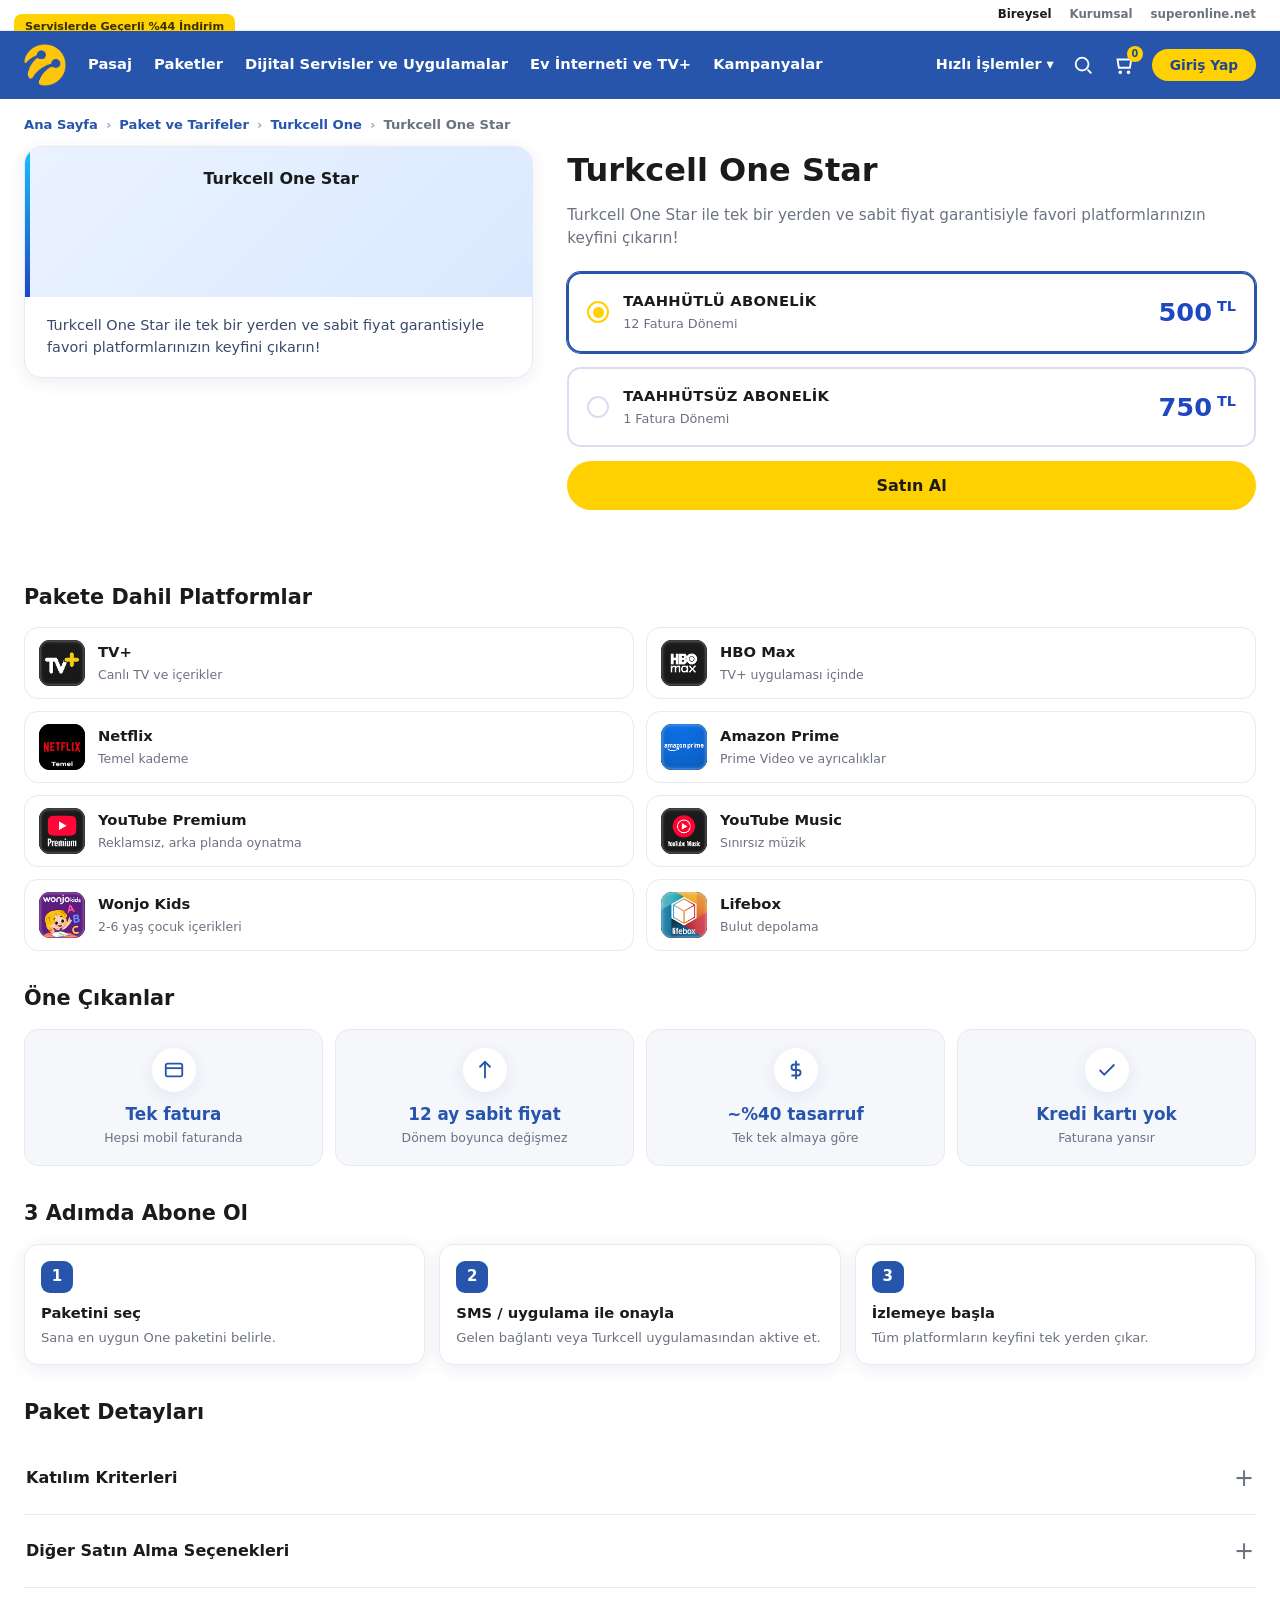
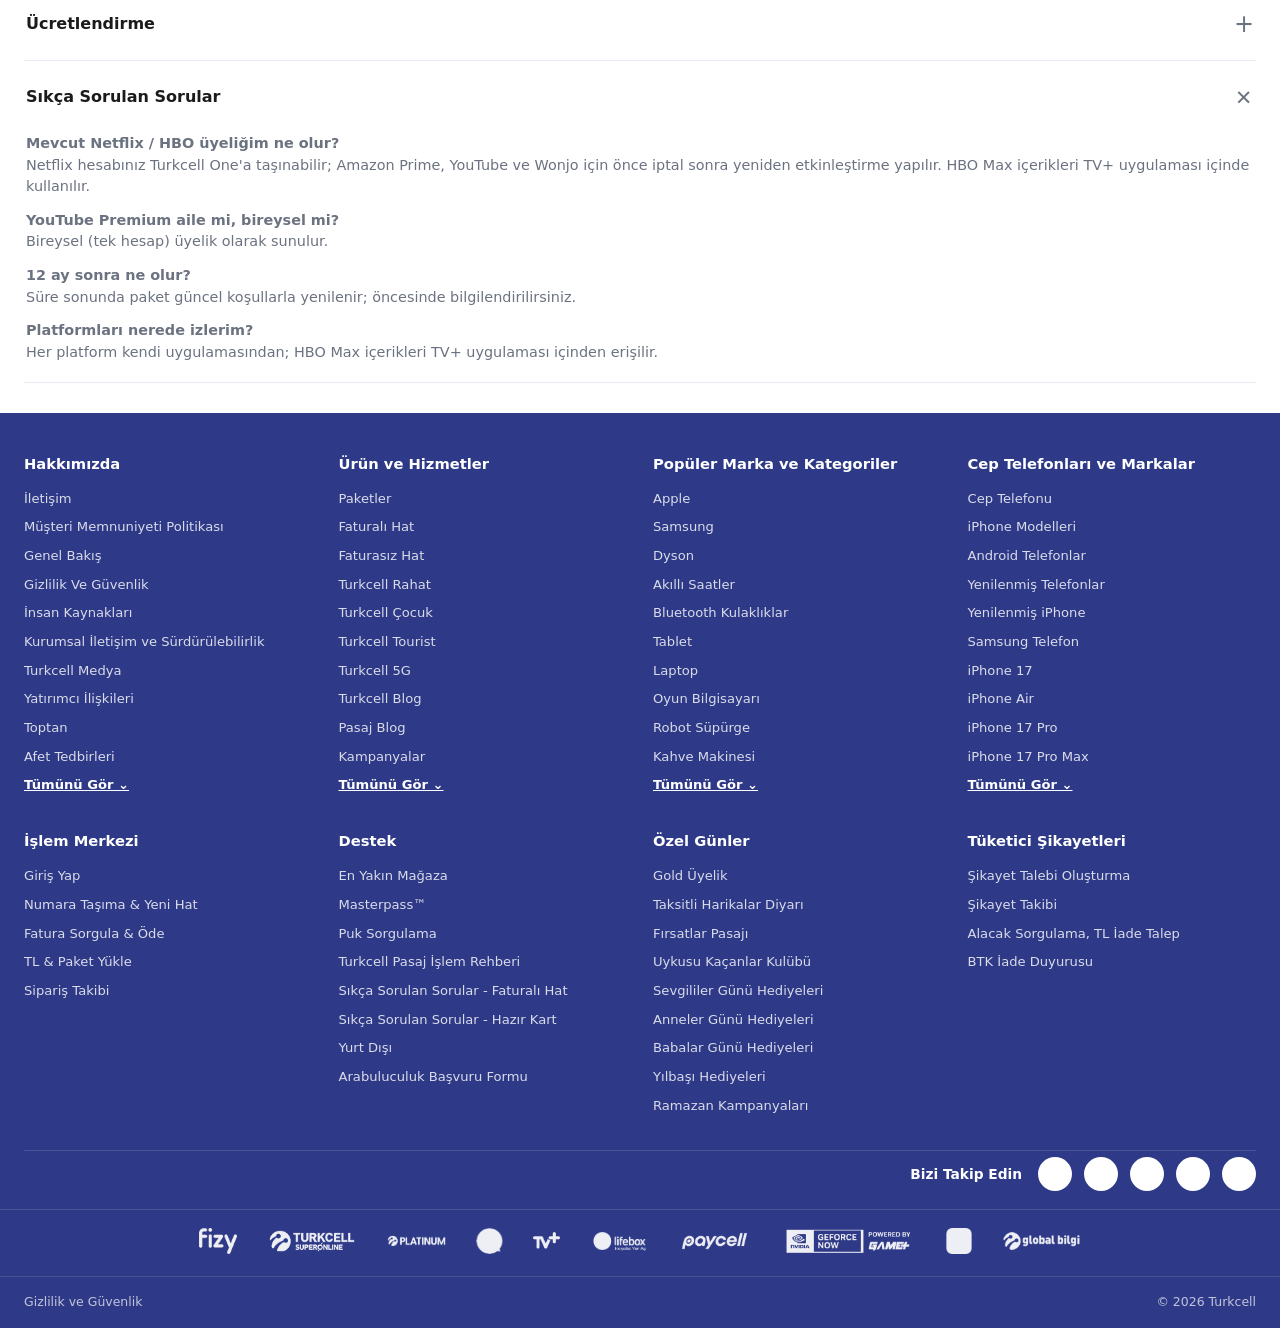
==== detay.html @ bb4c02cc "Turkcell One paket listeleme + detay sayfası klonu (zenginleştirilmiş kartlar + detay) Co-Authored-B" ====
<!doctype html>
<html lang="tr">
<head>
<meta charset="UTF-8">
<meta name="viewport" content="width=device-width, initial-scale=1.0">
<title>Turkcell One Star</title>
<link rel="icon" href="assets/turkcell-logo.png">
<link rel="stylesheet" href="style.css">
</head>
<body class="detailpage">

<div class="preline"><div class="wrap"><a class="on">Bireysel</a><a>Kurumsal</a><a>superonline.net</a></div></div>

<header class="hdr"><div class="wrap">
  <button class="burger" id="burger" aria-label="Menü"><span></span><span></span><span></span></button>
  <a href="index.html"><img class="hdr__logo" src="assets/turkcell-logo.png" alt="Turkcell"></a>
  <nav class="nav">
    <a>Pasaj</a><a>Paketler</a><a>Dijital Servisler ve Uygulamalar</a><a>Ev İnterneti ve TV+</a><a>Kampanyalar</a>
  </nav>
  <div class="hdr__right">
    <span class="qi">Hızlı İşlemler ▾</span>
    <span class="ic"><svg class="icon" viewBox="0 0 24 24"><circle cx="11" cy="11" r="7"/><path d="M21 21l-4-4"/></svg></span>
    <span class="ic cart"><svg class="icon" viewBox="0 0 24 24"><path d="M6 6h15l-1.5 9h-12z"/><circle cx="9" cy="20" r="1"/><circle cx="18" cy="20" r="1"/></svg><span class="badge">0</span></span>
    <button class="btn-login">Giriş Yap</button>
  </div>
</div></header>

<div class="wrap">
  <div class="crumb"><a href="index.html">Ana Sayfa</a><span class="sep">›</span><a>Paket ve Tarifeler</a><span class="sep">›</span><a href="index.html">Turkcell One</a><span class="sep">›</span><span class="cur" id="crumbCur">Turkcell One Star</span></div>

  <div class="detail">
    <div class="dcard">
      <div class="dcard__top"><span class="disc" id="dDisc">Servislerde Geçerli %44 İndirim</span><h3 id="dCardName">Turkcell One Star</h3></div>
      <div class="dcard__body d-desc">Turkcell One Star ile tek bir yerden ve sabit fiyat garantisiyle favori platformlarınızın keyfini çıkarın!</div>
    </div>

    <div>
      <h1 id="dName">Turkcell One Star</h1>
      <p class="detail__desc d-desc">Turkcell One Star ile tek bir yerden ve sabit fiyat garantisiyle favori platformlarınızın keyfini çıkarın!</p>

      <div class="opt-box sel" data-opt="t">
        <span class="radio"></span>
        <span class="lab"><b>TAAHHÜTLÜ ABONELİK</b><span>12 Fatura Dönemi</span></span>
        <span class="pr" id="prT">500<small> TL</small></span>
      </div>
      <div class="opt-box" data-opt="nt">
        <span class="radio"></span>
        <span class="lab"><b>TAAHHÜTSÜZ ABONELİK</b><span>1 Fatura Dönemi</span></span>
        <span class="pr" id="prN">750<small> TL</small></span>
      </div>

      <button class="btn-buy">Satın Al</button>

    </div>
  </div>

  <div class="dsec"><h2>Pakete Dahil Platformlar</h2><div class="plat-grid" id="platGrid"></div></div>

  <div class="dsec"><h2>Öne Çıkanlar</h2>
    <div class="hls">
      <div class="hl-box"><div class="ic"><svg viewBox="0 0 24 24"><rect x="3" y="5" width="18" height="14" rx="2"/><path d="M3 10h18"/></svg></div><b>Tek fatura</b><span>Hepsi mobil faturanda</span></div>
      <div class="hl-box"><div class="ic"><svg viewBox="0 0 24 24"><path d="M12 3v18M6 9l6-6 6 6"/></svg></div><b>12 ay sabit fiyat</b><span>Dönem boyunca değişmez</span></div>
      <div class="hl-box"><div class="ic"><svg viewBox="0 0 24 24"><path d="M12 2v20M16 6H10a3 3 0 000 6h4a3 3 0 010 6H7"/></svg></div><b>~%40 tasarruf</b><span>Tek tek almaya göre</span></div>
      <div class="hl-box"><div class="ic"><svg viewBox="0 0 24 24"><path d="M20 6L9 17l-5-5"/></svg></div><b>Kredi kartı yok</b><span>Faturana yansır</span></div>
    </div>
  </div>

  <div class="dsec"><h2>3 Adımda Abone Ol</h2>
    <div class="steps3">
      <div class="step3"><div class="n">1</div><b>Paketini seç</b><p>Sana en uygun One paketini belirle.</p></div>
      <div class="step3"><div class="n">2</div><b>SMS / uygulama ile onayla</b><p>Gelen bağlantı veya Turkcell uygulamasından aktive et.</p></div>
      <div class="step3"><div class="n">3</div><b>İzlemeye başla</b><p>Tüm platformların keyfini tek yerden çıkar.</p></div>
    </div>
  </div>

  <div class="dsec"><h2>Paket Detayları</h2>
    <div class="acc">
      <details><summary>Katılım Kriterleri <span class="plus">+</span></summary><div class="acc-body">Bireysel faturalı mobil ses hattı kullanan müşterilere açıktır; mevcut tarifeniz değişmeden faturanıza ek olarak tanımlanır.</div></details>
      <details><summary>Diğer Satın Alma Seçenekleri <span class="plus">+</span></summary><div class="acc-body">Turkcell uygulaması, online işlemler veya size özel SMS bağlantısı üzerinden satın alınabilir.</div></details>
      <details><summary>Ücretlendirme <span class="plus">+</span></summary><div class="acc-body">Taahhütlü abonelikte 12 fatura dönemi sabit fiyat; taahhütsüzde aylık ücret. Ücret aylık faturaya yansıtılır.</div></details>
      <details open><summary>Sıkça Sorulan Sorular <span class="plus">+</span></summary><div class="acc-body">
        <p><b>Mevcut Netflix / HBO üyeliğim ne olur?</b><br>Netflix hesabınız Turkcell One'a taşınabilir; Amazon Prime, YouTube ve Wonjo için önce iptal sonra yeniden etkinleştirme yapılır. HBO Max içerikleri TV+ uygulaması içinde kullanılır.</p>
        <p style="margin-top:12px"><b>YouTube Premium aile mi, bireysel mi?</b><br>Bireysel (tek hesap) üyelik olarak sunulur.</p>
        <p style="margin-top:12px"><b>12 ay sonra ne olur?</b><br>Süre sonunda paket güncel koşullarla yenilenir; öncesinde bilgilendirilirsiniz.</p>
        <p style="margin-top:12px"><b>Platformları nerede izlerim?</b><br>Her platform kendi uygulamasından; HBO Max içerikleri TV+ uygulaması içinden erişilir.</p>
      </div></details>
    </div>
  </div>
</div>

<footer class="footer" id="footer"></footer>

<div class="sticky-buy">
  <div class="sp" id="stickyLab">TAAHHÜTLÜ ABONELİK <b id="stickyPrice">500<small> TL</small></b></div>
  <button class="btn-buy">Satın Al</button>
</div>

<div class="drawer" id="drawer">
  <div class="drawer__bg" data-close></div>
  <div class="drawer__panel">
    <button class="drawer__close" data-close>×</button><div style="clear:both"></div>
    <a>Pasaj</a><a>Paketler</a><a>Dijital Servisler ve Uygulamalar</a><a>Ev İnterneti ve TV+</a><a>Kampanyalar</a><a>Giriş Yap</a>
  </div>
</div>

<script src="app.js"></script>
</body>
</html>
---- style.css ----
/* Turkcell One — paket sayfaları klonu · ortak stiller */
:root{
  --hdr:#2855ac; --hdr-d:#21478f; --blue:#1f47c2; --blue-d:#173a9e; --link:#2855ac;
  --yellow:#ffd100; --yellow-d:#f2c200; --ink:#1b1b1b; --muted:#6b7280; --muted2:#9aa3b2;
  --line:#e6eaf2; --line2:#d8def0; --soft:#f5f7fb; --soft2:#eef3fb;
  --cardgrad:linear-gradient(135deg,#eaf3ff 0%,#dae8ff 100%);
  --cyan:#19c0ff; --footer:#2e3a87; --footer2:#33409a; --white:#fff;
  --r:14px; --r-l:18px; --r-pill:999px;
  --sh:0 4px 18px rgba(20,40,120,.08);
  --sh-h:0 10px 30px rgba(20,40,120,.16);
  --maxw:1280px;
  --font:'GreycliffCF','Segoe UI',system-ui,'Helvetica Neue',Arial,sans-serif;
}
*{box-sizing:border-box;margin:0;padding:0}
html{scroll-behavior:smooth}
body{font-family:var(--font);color:var(--ink);background:#fff;line-height:1.5;font-size:15px;-webkit-font-smoothing:antialiased}
img{max-width:100%;display:block}
a{color:inherit;text-decoration:none}
button{font-family:inherit;cursor:pointer}
.wrap{max-width:var(--maxw);margin:0 auto;padding:0 24px}

/* utility row above header */
.preline{background:#fff;border-bottom:1px solid var(--line)}
.preline .wrap{display:flex;justify-content:flex-end;gap:18px;padding:6px 24px;font-size:.74rem;font-weight:700;color:var(--muted)}
.preline a.on{color:var(--ink)}

/* header */
.hdr{background:var(--hdr);color:#fff;position:sticky;top:0;z-index:60}
.hdr .wrap{display:flex;align-items:center;gap:22px;padding:13px 24px}
.hdr__logo{width:42px;height:42px;flex:none}
.nav{display:flex;gap:22px;font-weight:700;font-size:.92rem}
.nav a{padding:6px 0;border-bottom:2px solid transparent;white-space:nowrap}
.nav a:hover{border-bottom-color:var(--yellow)}
.hdr__right{margin-left:auto;display:flex;align-items:center;gap:18px;font-weight:700;font-size:.9rem}
.hdr__right .ic{width:22px;height:22px;display:grid;place-items:center}
.hdr__right .cart{position:relative}
.hdr__right .cart .badge{position:absolute;top:-8px;right:-9px;background:var(--yellow);color:var(--hdr-d);font-size:.6rem;font-weight:800;width:16px;height:16px;border-radius:50%;display:grid;place-items:center}
.btn-login{background:var(--yellow);color:var(--hdr-d);font-weight:800;padding:8px 18px;border-radius:var(--r-pill);border:none;font-size:.86rem}
.burger{display:none;flex-direction:column;gap:4px;width:26px;background:none;border:none}
.burger span{height:2.5px;background:#fff;border-radius:2px}
.icon{stroke:#fff;fill:none;stroke-width:2;width:22px;height:22px}

/* breadcrumb */
.crumb{padding:16px 0 4px;font-size:.82rem;color:var(--muted);font-weight:600}
.crumb a{color:var(--link)}
.crumb .sep{margin:0 8px;color:var(--muted2)}
.crumb .cur{color:var(--muted)}

/* sub tabs */
.subtabs{border-bottom:1px solid var(--line);position:relative}
.subtabs .wrap{display:flex;gap:30px;align-items:center;overflow-x:auto}
.subtabs a{padding:16px 2px;font-weight:700;font-size:.95rem;color:var(--muted);white-space:nowrap;border-bottom:3px solid transparent;margin-bottom:-1px}
.subtabs a.active{color:var(--hdr);border-bottom-color:var(--hdr)}
.subtabs .arrow{color:var(--muted2);font-size:1.1rem;padding:0 4px;flex:none}

/* banner */
.banner{background:linear-gradient(105deg,#001a5c 0%,#0b2d8f 45%,#1d54d6 100%);border-radius:var(--r-l);color:#fff;margin:18px 0;overflow:hidden;position:relative;min-height:120px;display:flex;align-items:center}
.banner__txt{padding:26px 30px}
.banner__txt h1{font-size:1.7rem;font-weight:800;letter-spacing:-.01em}
.banner__txt p{font-size:.92rem;opacity:.92;margin-top:6px;font-weight:600}
.banner__img{position:absolute;right:18px;top:50%;transform:translateY(-50%);height:88px}

/* toolbar */
.toolbar{display:flex;align-items:center;gap:14px;background:var(--soft);border:1px solid var(--line);border-radius:var(--r);padding:12px 16px;margin-bottom:18px}
.toolbar .spacer{flex:1}
.tool-chip{display:flex;align-items:center;gap:9px;font-weight:700;font-size:.86rem;color:var(--muted)}
.tool-pill{display:flex;align-items:center;gap:10px;background:#fff;border:1px solid var(--line2);border-radius:var(--r);padding:9px 14px;font-weight:700;font-size:.84rem;color:var(--muted)}
.toggle{width:42px;height:22px;background:#c9d2e3;border-radius:var(--r-pill);position:relative;border:none}
.toggle::after{content:"";position:absolute;width:18px;height:18px;background:#fff;border-radius:50%;top:2px;left:2px;transition:.18s;box-shadow:0 1px 3px rgba(0,0,0,.2)}
.toggle.on{background:var(--hdr)}.toggle.on::after{left:22px}
.viewbtns{display:flex;gap:6px}
.viewbtn{width:38px;height:38px;border:1px solid var(--line2);background:#fff;border-radius:10px;display:grid;place-items:center;color:var(--muted)}
.viewbtn.on{border-color:var(--hdr);color:var(--hdr)}
.sortsel{display:flex;align-items:center;gap:30px;background:#fff;border:1px solid var(--line2);border-radius:var(--r);padding:9px 14px;font-weight:700;font-size:.84rem;color:var(--muted)}

/* layout */
.layout{display:grid;grid-template-columns:300px 1fr;gap:22px;padding-bottom:50px}
.sidebar{display:flex;flex-direction:column;gap:14px}
.side-card{background:var(--soft);border:1px solid var(--line);border-radius:var(--r);padding:16px}
.side-card h4{font-size:.92rem;color:var(--ink);display:flex;justify-content:space-between;align-items:center}
.side-card h4 .chev{color:var(--muted2)}
.side-opt{display:flex;align-items:center;gap:10px;margin-top:12px;font-size:.86rem;color:var(--muted);font-weight:600}
.side-opt .box{width:18px;height:18px;border:2px solid var(--line2);border-radius:5px;flex:none}
.side-opt .radio{width:18px;height:18px;border:2px solid var(--line2);border-radius:50%;flex:none}
.login-card{background:var(--hdr);color:#fff;border-radius:var(--r);padding:18px}
.login-card b{font-size:1rem}
.login-card p{font-size:.82rem;opacity:.9;margin:6px 0 14px}
.login-card .gbtn{display:block;text-align:center;background:#fff;color:var(--hdr);font-weight:800;padding:11px;border-radius:var(--r-pill);font-size:.86rem}
.back-cat{color:var(--hdr);font-weight:700;font-size:.84rem;display:flex;align-items:center;gap:6px;margin-top:10px}

/* package cards (enriched vertical grid) */
.cards{display:grid;grid-template-columns:repeat(3,1fr);gap:18px}
.pcard{background:#fff;border:1px solid var(--line);border-top:4px solid var(--hdr);border-radius:var(--r-l);overflow:hidden;box-shadow:var(--sh);cursor:pointer;transition:.18s;display:flex;flex-direction:column}
.pcard:hover{box-shadow:var(--sh-h);transform:translateY(-3px)}
.pcard.feat{border-top-color:var(--yellow)}
.pcard__head{background:var(--cardgrad);padding:16px 18px 20px;text-align:center;position:relative;min-height:96px}
.disc{position:absolute;top:14px;left:14px;background:var(--yellow);color:#3a2e00;font-weight:800;font-size:.7rem;padding:5px 11px;border-radius:8px}
.pcard__head h3{font-size:1.08rem;font-weight:800;color:var(--ink);margin-top:34px}
.feat-rib{display:inline-block;background:var(--hdr);color:#fff;font-size:.62rem;font-weight:800;padding:3px 11px;border-radius:999px;margin-top:8px;letter-spacing:.04em;text-transform:uppercase}
.pcard__body{padding:16px 18px;display:flex;flex-direction:column;flex:1}
.pcard__body .desc{font-size:.85rem;color:#3a4a6b;line-height:1.45}
.inc-label{font-size:.68rem;font-weight:800;color:var(--muted);text-transform:uppercase;letter-spacing:.05em;margin:16px 0 9px}
.plats{display:grid;grid-template-columns:repeat(5,1fr);gap:7px}
.plats img{width:100%;aspect-ratio:1;border-radius:10px;object-fit:cover;background:#0b0b0b}
.plat-more{display:grid;place-items:center;background:var(--soft);border:1px dashed var(--line2);border-radius:10px;font-size:.72rem;font-weight:800;color:var(--muted);aspect-ratio:1}
.hl-row{display:flex;align-items:center;gap:8px;margin-top:13px;flex-wrap:wrap}
.chip-tier{background:var(--soft2);color:var(--hdr);padding:4px 11px;border-radius:999px;font-size:.74rem;font-weight:800}
.chip-fix{display:inline-flex;align-items:center;gap:5px;color:var(--muted);font-size:.76rem;font-weight:700}
.pcard__foot{margin-top:auto;padding-top:14px;margin-top:16px;border-top:1px solid var(--line);display:flex;align-items:center;justify-content:space-between}
.pcard__price{font-size:1.45rem;font-weight:800;color:var(--blue);letter-spacing:-.01em}
.pcard__price small{font-size:.92rem;font-weight:800}
.pcard__go{background:var(--hdr);color:#fff;font-weight:800;font-size:.8rem;padding:9px 16px;border-radius:999px}

/* footer */
.footer{background:var(--footer);color:#fff;margin-top:30px}
.footer__cols{display:grid;grid-template-columns:repeat(4,1fr);gap:26px;padding:40px 0 26px}
.fcol h5{font-size:.92rem;font-weight:800;margin-bottom:14px}
.fcol a{display:block;font-size:.82rem;color:rgba(255,255,255,.82);margin-bottom:9px}
.fcol a:hover{color:#fff}
.fcol .more{color:#fff;font-weight:800;text-decoration:underline;margin-top:4px}
.footer__social{display:flex;align-items:center;gap:12px;justify-content:flex-end;padding:6px 0 18px;border-top:1px solid rgba(255,255,255,.12)}
.footer__social span{font-weight:800;font-size:.86rem;margin-right:4px}
.footer__social a{width:34px;height:34px;background:#fff;border-radius:50%;display:grid;place-items:center}
.footer__social img{width:16px;height:16px}
.footer__partners{display:flex;align-items:center;gap:30px;flex-wrap:wrap;justify-content:center;padding:18px 0 22px;border-top:1px solid rgba(255,255,255,.12)}
.footer__partners img{height:26px;width:auto;filter:brightness(0) invert(1);opacity:.92}
.footer__legal{border-top:1px solid rgba(255,255,255,.12)}
.footer__legal .wrap{display:flex;justify-content:space-between;padding:16px 24px;font-size:.78rem;color:rgba(255,255,255,.7)}

/* mobile footer accordion */
.facc{display:none}

/* ===== DETAIL PAGE ===== */
.detail{display:grid;grid-template-columns:0.85fr 1.15fr;gap:34px;padding:8px 0 40px;align-items:start}
.dcard{background:#fff;border:1px solid var(--line);border-radius:var(--r-l);box-shadow:var(--sh);overflow:hidden}
.dcard__top{background:var(--cardgrad);padding:20px 22px;border-left:5px solid;border-image:linear-gradient(180deg,var(--cyan),var(--blue)) 1;min-height:150px}
.dcard__top h3{text-align:center;font-weight:800;font-size:1rem;margin-bottom:6px}
.dcard__body{padding:18px 22px;color:#3a4a6b;font-size:.9rem}
.detail h1{font-size:2rem;font-weight:800;color:var(--ink)}
.detail__desc{color:var(--muted);margin:10px 0 22px;font-size:.95rem}
.opt-box{display:flex;align-items:center;gap:14px;border:2px solid var(--line2);border-radius:var(--r);padding:16px 18px;margin-bottom:14px;cursor:pointer;transition:.15s}
.opt-box.sel{border-color:var(--hdr);box-shadow:0 0 0 1px var(--hdr)}
.opt-box .radio{width:22px;height:22px;border-radius:50%;border:2px solid var(--line2);flex:none;display:grid;place-items:center}
.opt-box.sel .radio{border-color:var(--yellow)}
.opt-box.sel .radio::after{content:"";width:11px;height:11px;border-radius:50%;background:var(--yellow)}
.opt-box .lab b{display:block;font-weight:800;font-size:.92rem;letter-spacing:.02em}
.opt-box .lab span{font-size:.8rem;color:var(--muted)}
.opt-box .pr{margin-left:auto;font-size:1.6rem;font-weight:800;color:var(--blue)}
.opt-box .pr small{font-size:.9rem;vertical-align:super}
.btn-buy{display:block;width:100%;background:var(--yellow);color:var(--ink);font-weight:800;border:none;padding:15px;border-radius:var(--r-pill);font-size:1rem;margin-top:6px}
.detail__h2{font-size:1.4rem;font-weight:800;margin:34px 0 6px}
.acc details{border-bottom:1px solid var(--line)}
.acc summary{display:flex;justify-content:space-between;align-items:center;padding:18px 2px;font-weight:700;font-size:1rem;list-style:none;cursor:pointer}
.acc summary::-webkit-details-marker{display:none}
.acc summary .plus{font-size:1.5rem;color:var(--muted);font-weight:400;transition:.2s}
.acc details[open] summary .plus{transform:rotate(45deg)}
.acc .acc-body{padding:0 2px 18px;color:var(--muted);font-size:.9rem}
.sticky-buy{display:none}

/* detail enrichment (red-box area) */
.dsec{margin-top:32px}
.dsec h2{font-size:1.3rem;font-weight:800;margin-bottom:14px}
.plat-grid{display:grid;grid-template-columns:1fr 1fr;gap:12px}
.plat-item{display:flex;align-items:center;gap:13px;border:1px solid var(--line);border-radius:var(--r);padding:12px 14px;background:#fff}
.plat-item img{width:46px;height:46px;border-radius:11px;object-fit:cover;background:#0b0b0b;flex:none}
.plat-item b{font-size:.92rem;display:block}
.plat-item span{font-size:.78rem;color:var(--muted)}
.hls{display:grid;grid-template-columns:repeat(4,1fr);gap:12px}
.hl-box{background:var(--soft);border:1px solid var(--line);border-radius:var(--r);padding:18px 14px;text-align:center}
.hl-box .ic{width:44px;height:44px;border-radius:50%;background:#fff;display:grid;place-items:center;margin:0 auto 10px;box-shadow:var(--sh)}
.hl-box .ic svg{width:22px;height:22px;stroke:var(--hdr);fill:none;stroke-width:2}
.hl-box b{display:block;font-size:1.05rem;color:var(--hdr)}
.hl-box span{font-size:.78rem;color:var(--muted);display:block;margin-top:2px}
.steps3{display:grid;grid-template-columns:repeat(3,1fr);gap:14px}
.step3{background:#fff;border:1px solid var(--line);border-radius:var(--r);padding:16px;box-shadow:var(--sh)}
.step3 .n{width:32px;height:32px;border-radius:9px;background:var(--hdr);color:#fff;font-weight:800;display:grid;place-items:center;margin-bottom:9px}
.step3 b{font-size:.92rem}
.step3 p{font-size:.82rem;color:var(--muted);margin-top:4px}

/* ===== RESPONSIVE ===== */
@media(max-width:980px){
  .layout{grid-template-columns:1fr}
  .sidebar{display:none}
  .detail{grid-template-columns:1fr;gap:20px}
  .cards{grid-template-columns:1fr 1fr}
  .hls{grid-template-columns:repeat(2,1fr)}
}
@media(max-width:760px){
  .wrap{padding:0 16px}
  .preline{display:none}
  .nav,.hdr__right .ic.hide-m,.hdr__right .qi{display:none}
  .burger{display:flex}
  .hdr .wrap{gap:14px}
  .hdr__right{gap:14px;margin-left:auto}
  .subtabs .wrap{gap:22px}
  .subtabs a:nth-child(n+3){display:none}
  .subtabs .arrow{display:none}
  .banner{min-height:auto}
  .banner__txt{padding:18px 76px 18px 18px}
  .banner__txt h1{font-size:1.25rem}
  .banner__img{height:54px;right:10px}
  .toolbar{gap:10px;flex-wrap:wrap}
  .sortsel,.viewbtns .viewbtn:nth-child(n+2){}
  .cards{grid-template-columns:1fr}
  .plat-grid{grid-template-columns:1fr}
  .steps3{grid-template-columns:1fr}
  .plats{grid-template-columns:repeat(6,1fr)}
  .footer__cols{display:none}
  .facc{display:block;padding:8px 0}
  .facc details{border-bottom:1px solid rgba(255,255,255,.14)}
  .facc summary{display:flex;justify-content:space-between;padding:16px 24px;font-weight:800;font-size:.92rem;list-style:none}
  .facc summary::-webkit-details-marker{display:none}
  .facc a{display:block;padding:8px 24px;color:rgba(255,255,255,.82);font-size:.84rem}
  .footer__social{justify-content:center;flex-wrap:wrap}
  .detail h1{font-size:1.5rem}
  .opt-box .pr{font-size:1.3rem}
  .sticky-buy{display:flex;position:fixed;bottom:0;left:0;right:0;background:var(--soft);border-top:1px solid var(--line);padding:12px 16px;align-items:center;gap:14px;z-index:55;box-shadow:0 -4px 16px rgba(0,0,0,.08)}
  .sticky-buy .sp{font-weight:700;font-size:.78rem;color:var(--muted)}
  .sticky-buy .sp b{display:block;color:var(--blue);font-size:1.2rem}
  .sticky-buy .btn-buy{margin:0;flex:1;padding:13px}
  body.detailpage{padding-bottom:78px}
}
/* mobile drawer */
.drawer{display:none;position:fixed;inset:0;z-index:80}
.drawer.open{display:block}
.drawer__bg{position:absolute;inset:0;background:rgba(0,0,0,.4)}
.drawer__panel{position:absolute;top:0;right:0;width:80%;max-width:320px;height:100%;background:#fff;padding:20px;overflow:auto;box-shadow:var(--sh-h)}
.drawer__panel a{display:block;padding:13px 4px;font-weight:700;border-bottom:1px solid var(--line);color:var(--ink)}
.drawer__close{font-size:1.6rem;border:none;background:none;float:right;color:var(--muted)}
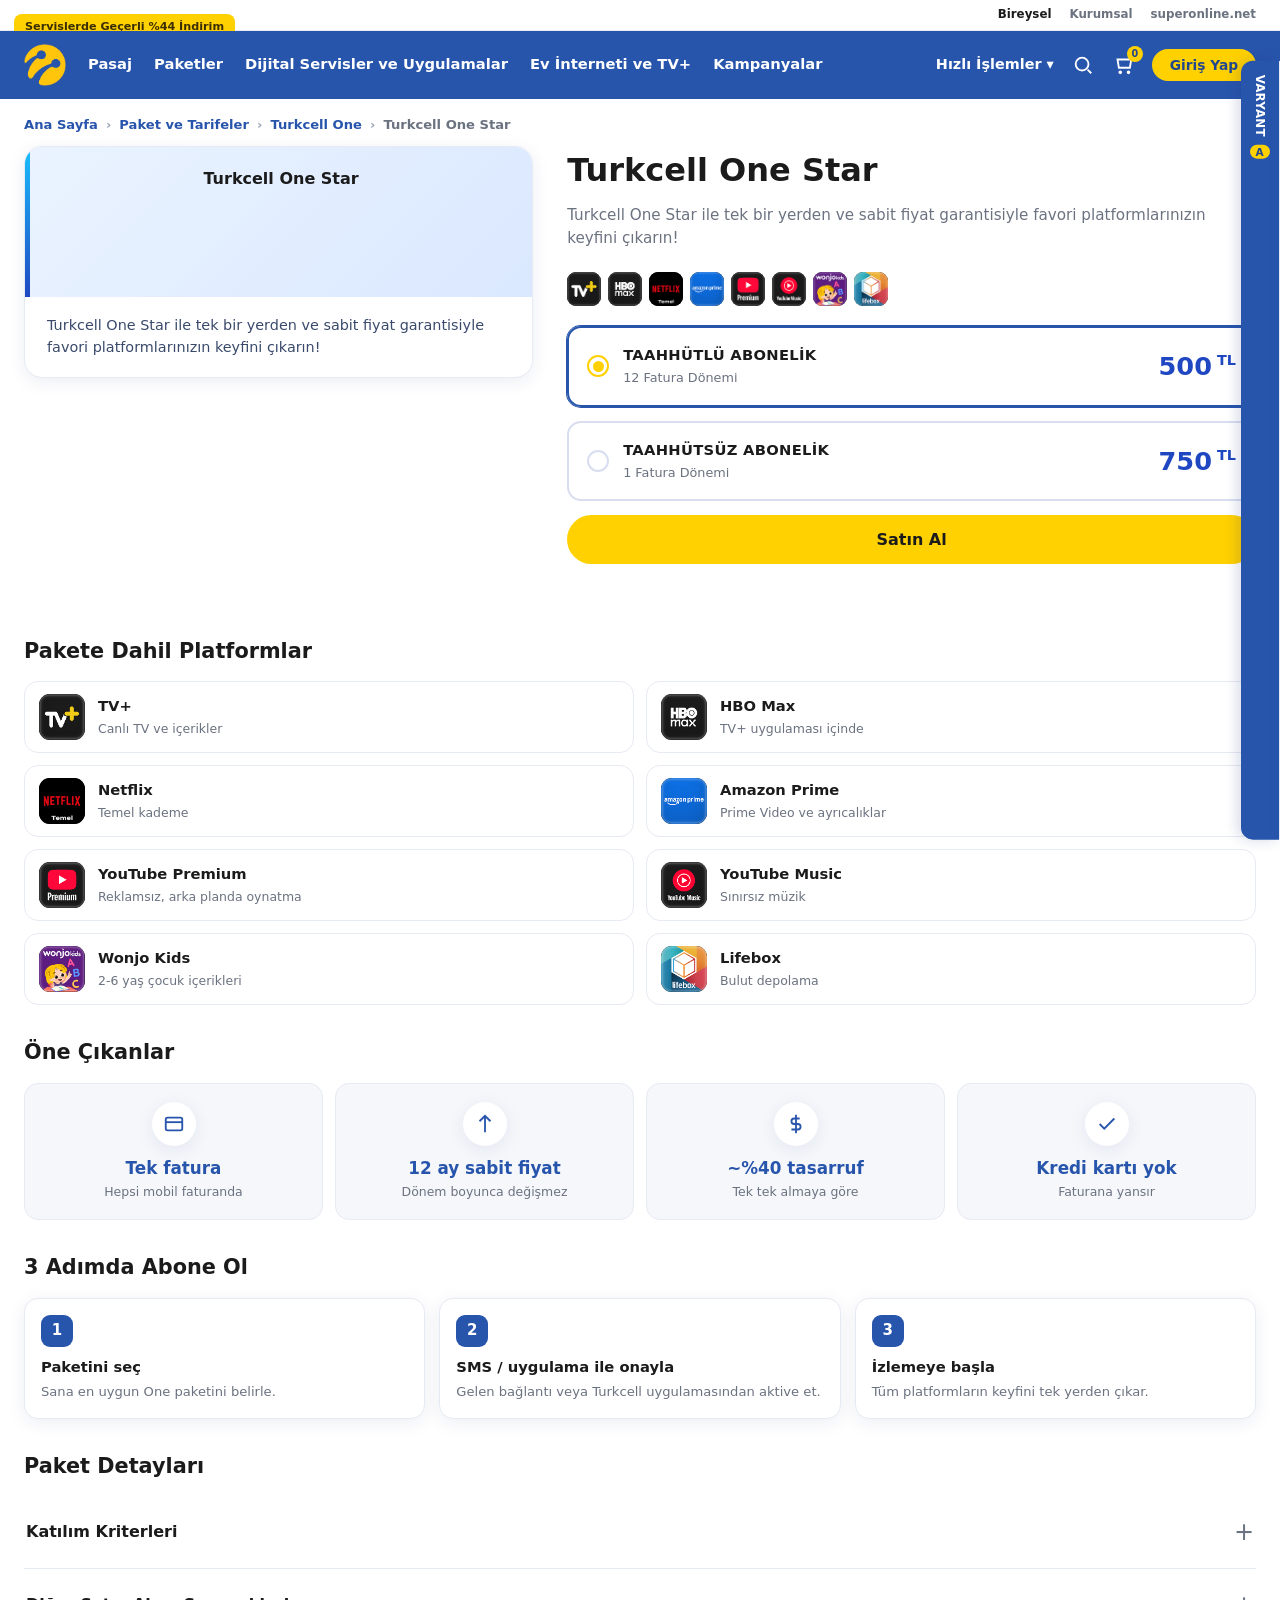
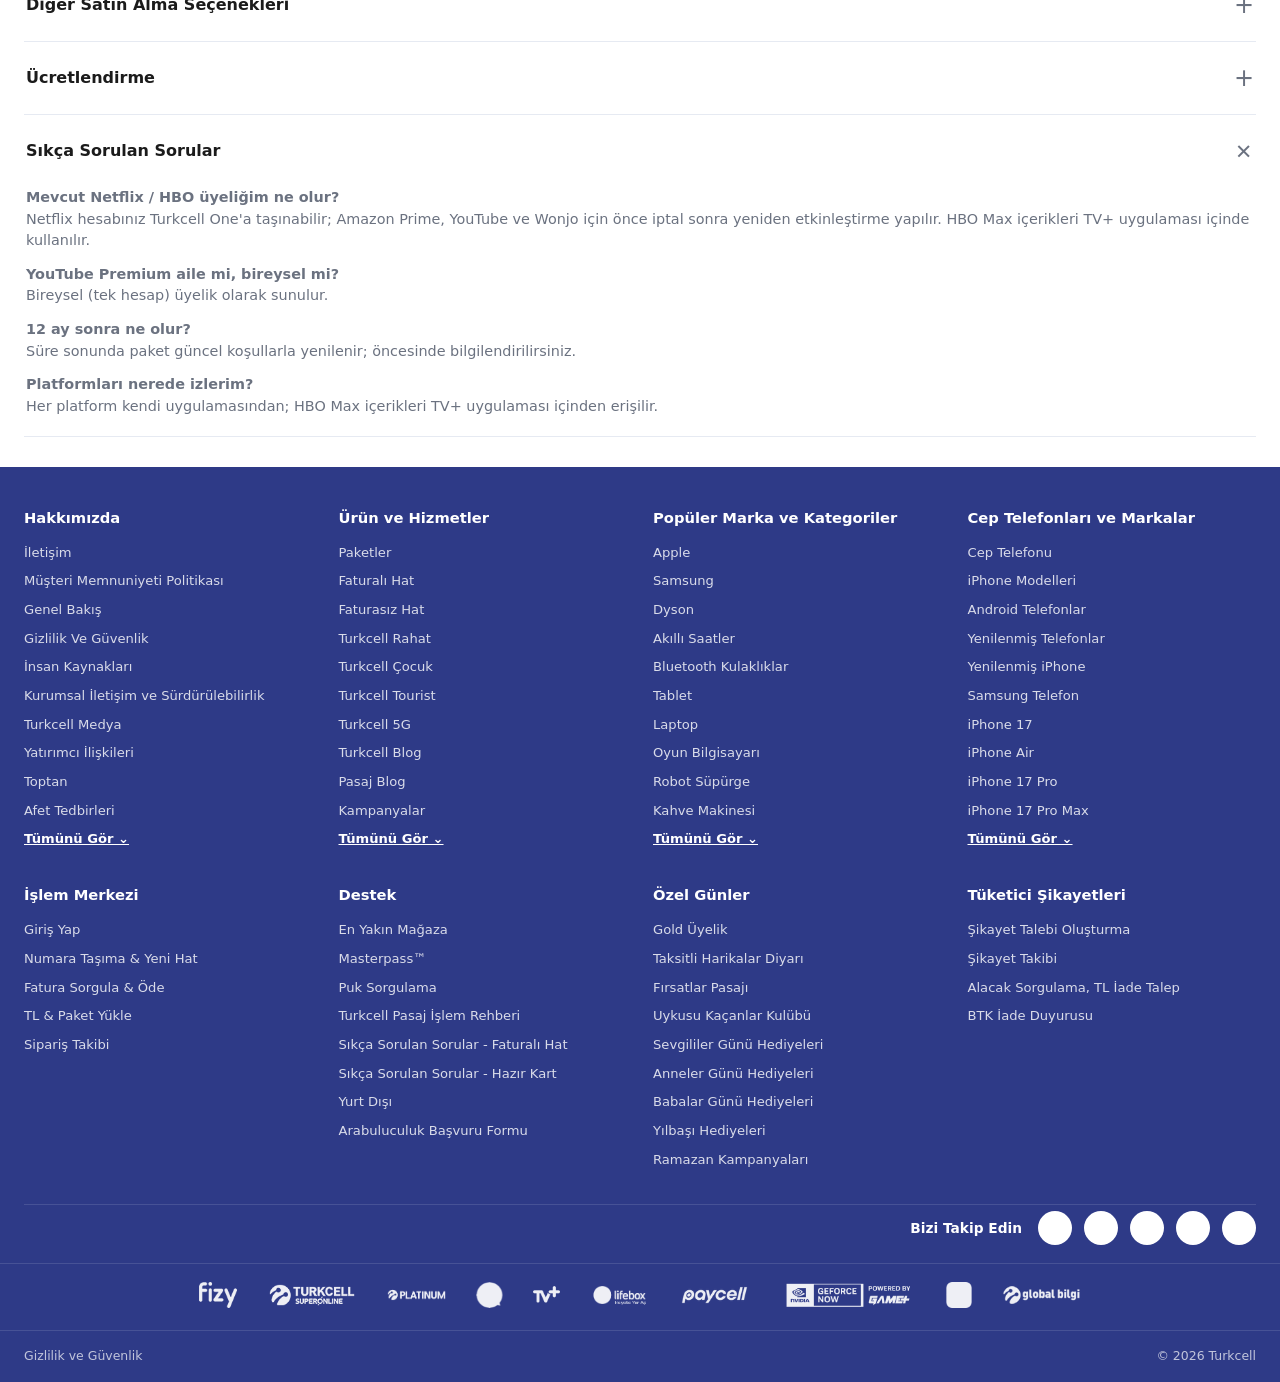
==== commit 1a911652: "4 CRO varyantı (Zengin/Sade/Değer/Detay) + floating varyant seçici - Liste ve detay sayfası için 4 C" ====
--- a/detay.html
+++ b/detay.html
@@ -38,6 +38,9 @@
       <h1 id="dName">Turkcell One Star</h1>
       <p class="detail__desc d-desc">Turkcell One Star ile tek bir yerden ve sabit fiyat garantisiyle favori platformlarınızın keyfini çıkarın!</p>
 
+      <div class="d-platstrip" id="dPlatStrip"></div>
+      <div class="d-value" id="dValue"></div>
+
       <div class="opt-box sel" data-opt="t">
         <span class="radio"></span>
         <span class="lab"><b>TAAHHÜTLÜ ABONELİK</b><span>12 Fatura Dönemi</span></span>
@@ -49,7 +52,8 @@
         <span class="pr" id="prN">750<small> TL</small></span>
       </div>
 
-      <button class="btn-buy">Satın Al</button>
+      <button class="btn-buy" id="buyTop">Satın Al</button>
+      <button class="d-detail-top" data-scroll="#platGrid">Tüm Detayları Gör ↓</button>
 
     </div>
   </div>
@@ -65,7 +69,7 @@
     </div>
   </div>
 
-  <div class="dsec"><h2>3 Adımda Abone Ol</h2>
+  <div class="dsec sec-steps"><h2>3 Adımda Abone Ol</h2>
     <div class="steps3">
       <div class="step3"><div class="n">1</div><b>Paketini seç</b><p>Sana en uygun One paketini belirle.</p></div>
       <div class="step3"><div class="n">2</div><b>SMS / uygulama ile onayla</b><p>Gelen bağlantı veya Turkcell uygulamasından aktive et.</p></div>
@@ -86,6 +90,8 @@
       </div></details>
     </div>
   </div>
+
+  <button class="d-detail-bottom" data-scroll="#dName">Pakete Dön &amp; Satın Al ↑</button>
 </div>
 
 <footer class="footer" id="footer"></footer>
--- a/style.css
+++ b/style.css
@@ -1,4 +1,4 @@
-/* Turkcell One — paket sayfaları klonu · ortak stiller */
+/* Turkcell One · paket sayfaları klonu · ortak stiller */
 :root{
   --hdr:#2855ac; --hdr-d:#21478f; --blue:#1f47c2; --blue-d:#173a9e; --link:#2855ac;
   --yellow:#ffd100; --yellow-d:#f2c200; --ink:#1b1b1b; --muted:#6b7280; --muted2:#9aa3b2;
@@ -219,7 +219,97 @@
   .sticky-buy .sp b{display:block;color:var(--blue);font-size:1.2rem}
   .sticky-buy .btn-buy{margin:0;flex:1;padding:13px}
   body.detailpage{padding-bottom:78px}
+  .vswitch{top:auto;bottom:96px;transform:none}
+  .vswitch.open .vswitch__panel{width:min(248px,76vw)}
+  .vopt{width:auto}
+  body.detailpage .vswitch{bottom:140px}
 }
+/* ======================================================================
+   CRO VARYANTLARI (A Zengin · B Sade · C Değer · D Detay)
+   body[data-variant=a|b|c|d] ile değişir · floating seçici ile anlık
+   ====================================================================== */
+/* varyanta özel öğeler varsayılan gizli */
+.save-line,.disc-ribbon,.pcard__detail-top,.pcard__go--d,
+.d-detail-top,.d-detail-bottom,.d-value{display:none}
+
+/* --- B · Sade: küçük logo, az metin, düz başlık --- */
+body[data-variant=b] .pcard .desc{display:none}
+body[data-variant=b] .pcard .hl-row{display:none}
+body[data-variant=b] .pcard .inc-label{margin:4px 0 8px}
+body[data-variant=b] .pcard .plats{grid-template-columns:repeat(8,1fr);gap:5px}
+body[data-variant=b] .pcard__head{background:#fff;min-height:auto;padding:16px 18px 8px;text-align:left}
+body[data-variant=b] .pcard__head h3{margin-top:4px;font-size:1.02rem}
+body[data-variant=b] .disc{position:static;display:inline-block;background:none;color:var(--blue);padding:0;font-size:.72rem;font-weight:800}
+body[data-variant=b] .pcard{border-top-width:3px}
+body[data-variant=b] .pcard__body{padding-top:12px}
+
+/* --- C · Değer: tasarruf satırı + tam genişlik şerit --- */
+body[data-variant=c] .disc{display:none}
+body[data-variant=c] .disc-ribbon{display:block;background:linear-gradient(90deg,var(--blue),var(--cyan));color:#fff;font-weight:800;font-size:.74rem;text-align:center;padding:7px 10px;letter-spacing:.01em}
+body[data-variant=c] .pcard__head{padding-top:14px}
+body[data-variant=c] .save-line{display:flex;align-items:baseline;gap:8px;flex-wrap:wrap;background:var(--soft2);border:1px solid var(--line);border-radius:10px;padding:10px 12px;margin:12px 0 4px}
+body[data-variant=c] .save-line .old{color:var(--muted);text-decoration:line-through;font-size:.82rem;font-weight:700}
+body[data-variant=c] .save-line .new{color:var(--blue);font-weight:800;font-size:1.05rem}
+body[data-variant=c] .save-line .tag{margin-left:auto;background:#e7f8ef;color:#147a47;font-weight:800;font-size:.72rem;padding:3px 9px;border-radius:999px}
+
+/* --- D · Detay: TT tarzı belirgin detay butonları, çerçeveli başlık --- */
+body[data-variant=d] .pcard{border-top-color:var(--line2)}
+body[data-variant=d] .pcard.feat{border-top-color:var(--yellow)}
+body[data-variant=d] .pcard__head{background:#fff;border-bottom:1px solid var(--line);text-align:left;min-height:auto;padding:18px 18px 14px}
+body[data-variant=d] .pcard__head h3{margin-top:0}
+body[data-variant=d] .disc{position:static;display:inline-block;background:var(--soft2);color:var(--hdr);padding:4px 10px;border-radius:8px;font-size:.7rem;margin-bottom:10px}
+body[data-variant=d] .pcard__detail-top{display:inline-flex;align-items:center;gap:5px;position:absolute;top:16px;right:16px;border:1.5px solid var(--hdr);color:var(--hdr);background:#fff;font-weight:800;font-size:.74rem;padding:6px 12px;border-radius:999px}
+body[data-variant=d] .pcard__go{display:none}
+body[data-variant=d] .pcard__go--d{display:inline-flex;align-items:center;gap:5px;border:1.5px solid var(--hdr);color:var(--hdr);background:#fff;font-weight:800;font-size:.8rem;padding:9px 16px;border-radius:999px}
+body[data-variant=d] .pcard__foot{gap:10px}
+
+/* ---- DETAY SAYFASI varyantları ---- */
+/* platform logo şeridi (hero içinde) */
+.d-platstrip{display:flex;align-items:center;gap:7px;flex-wrap:wrap;margin:4px 0 20px}
+.d-platstrip img{width:34px;height:34px;border-radius:9px;object-fit:cover;background:#0b0b0b}
+.d-platstrip .more{font-size:.78rem;font-weight:800;color:var(--muted)}
+/* detay butonları (üst & alt) */
+.d-detail-top,.d-detail-bottom{align-items:center;justify-content:center;gap:7px;width:100%;border:1.5px solid var(--hdr);color:var(--hdr);background:#fff;font-weight:800;font-size:.92rem;padding:13px;border-radius:var(--r-pill);margin-top:12px}
+.d-detail-bottom{margin:8px 0 8px}
+/* değer kutusu */
+.d-value{background:var(--soft2);border:1px solid var(--line);border-left:4px solid var(--cyan);border-radius:var(--r);padding:14px 16px;margin:4px 0 16px}
+.d-value b{color:var(--blue);font-size:1.05rem}
+.d-value span{display:block;font-size:.84rem;color:var(--muted);margin-top:3px}
+
+/* B · Sade detay: sol kart gizli, kompakt, az bölüm */
+body[data-variant=b].detailpage .detail{grid-template-columns:1fr;max-width:620px}
+body[data-variant=b].detailpage .dcard{display:none}
+body[data-variant=b].detailpage .d-platstrip{display:flex}
+body[data-variant=b].detailpage .steps3{display:none}
+body[data-variant=b].detailpage .dsec.sec-steps{display:none}
+
+/* C · Değer detay: değer kutusu + platform şeridi görünür */
+body[data-variant=c].detailpage .d-value{display:block}
+body[data-variant=c].detailpage .d-platstrip{display:flex}
+
+/* D · Detay detay: üst & alt detay butonları + platform şeridi */
+body[data-variant=d].detailpage .d-detail-top{display:flex}
+body[data-variant=d].detailpage .d-detail-bottom{display:flex}
+body[data-variant=d].detailpage .d-platstrip{display:flex}
+
+/* ---- FLOATING VARYANT SEÇİCİ (sağ kenar) ---- */
+.vswitch{position:fixed;right:0;top:50%;transform:translateY(-50%);z-index:90;display:flex;align-items:stretch}
+.vswitch__tab{background:var(--hdr);color:#fff;border:none;border-radius:12px 0 0 12px;padding:14px 9px;font-weight:800;font-size:.74rem;letter-spacing:.02em;writing-mode:vertical-rl;text-orientation:mixed;box-shadow:-3px 0 14px rgba(20,40,120,.18);display:flex;align-items:center;gap:8px}
+.vswitch__tab .dot{writing-mode:horizontal-tb;background:var(--yellow);color:var(--hdr-d);font-size:.66rem;padding:1px 6px;border-radius:999px}
+.vswitch__panel{background:#fff;border:1px solid var(--line);border-right:none;border-radius:12px 0 0 12px;box-shadow:var(--sh-h);width:0;overflow:hidden;transition:width .24s ease}
+.vswitch.open .vswitch__panel{width:248px;padding:15px 16px}
+.vswitch.open .vswitch__tab{border-radius:12px 0 0 12px}
+.vswitch__panel h5{font-size:.92rem;font-weight:800;margin-bottom:3px;white-space:nowrap}
+.vswitch__panel .vsub{font-size:.74rem;color:var(--muted);margin-bottom:10px;white-space:normal}
+.vopt{display:flex;gap:11px;align-items:flex-start;padding:10px 11px;border:1.5px solid var(--line);border-radius:11px;margin-top:9px;cursor:pointer;transition:.15s;width:216px}
+.vopt:hover{border-color:var(--line2);background:var(--soft)}
+.vopt.on{border-color:var(--hdr);background:var(--soft2)}
+.vopt .k{flex:none;width:26px;height:26px;border-radius:8px;background:var(--soft2);color:var(--hdr);font-weight:800;display:grid;place-items:center;font-size:.86rem}
+.vopt.on .k{background:var(--hdr);color:#fff}
+.vopt .vtxt b{display:block;font-size:.86rem;font-weight:800}
+.vopt .vtxt span{display:block;font-size:.74rem;color:var(--muted);line-height:1.35;margin-top:2px}
+.vswitch__note{font-size:.7rem;color:var(--muted2);margin-top:12px;line-height:1.4}
+
 /* mobile drawer */
 .drawer{display:none;position:fixed;inset:0;z-index:80}
 .drawer.open{display:block}
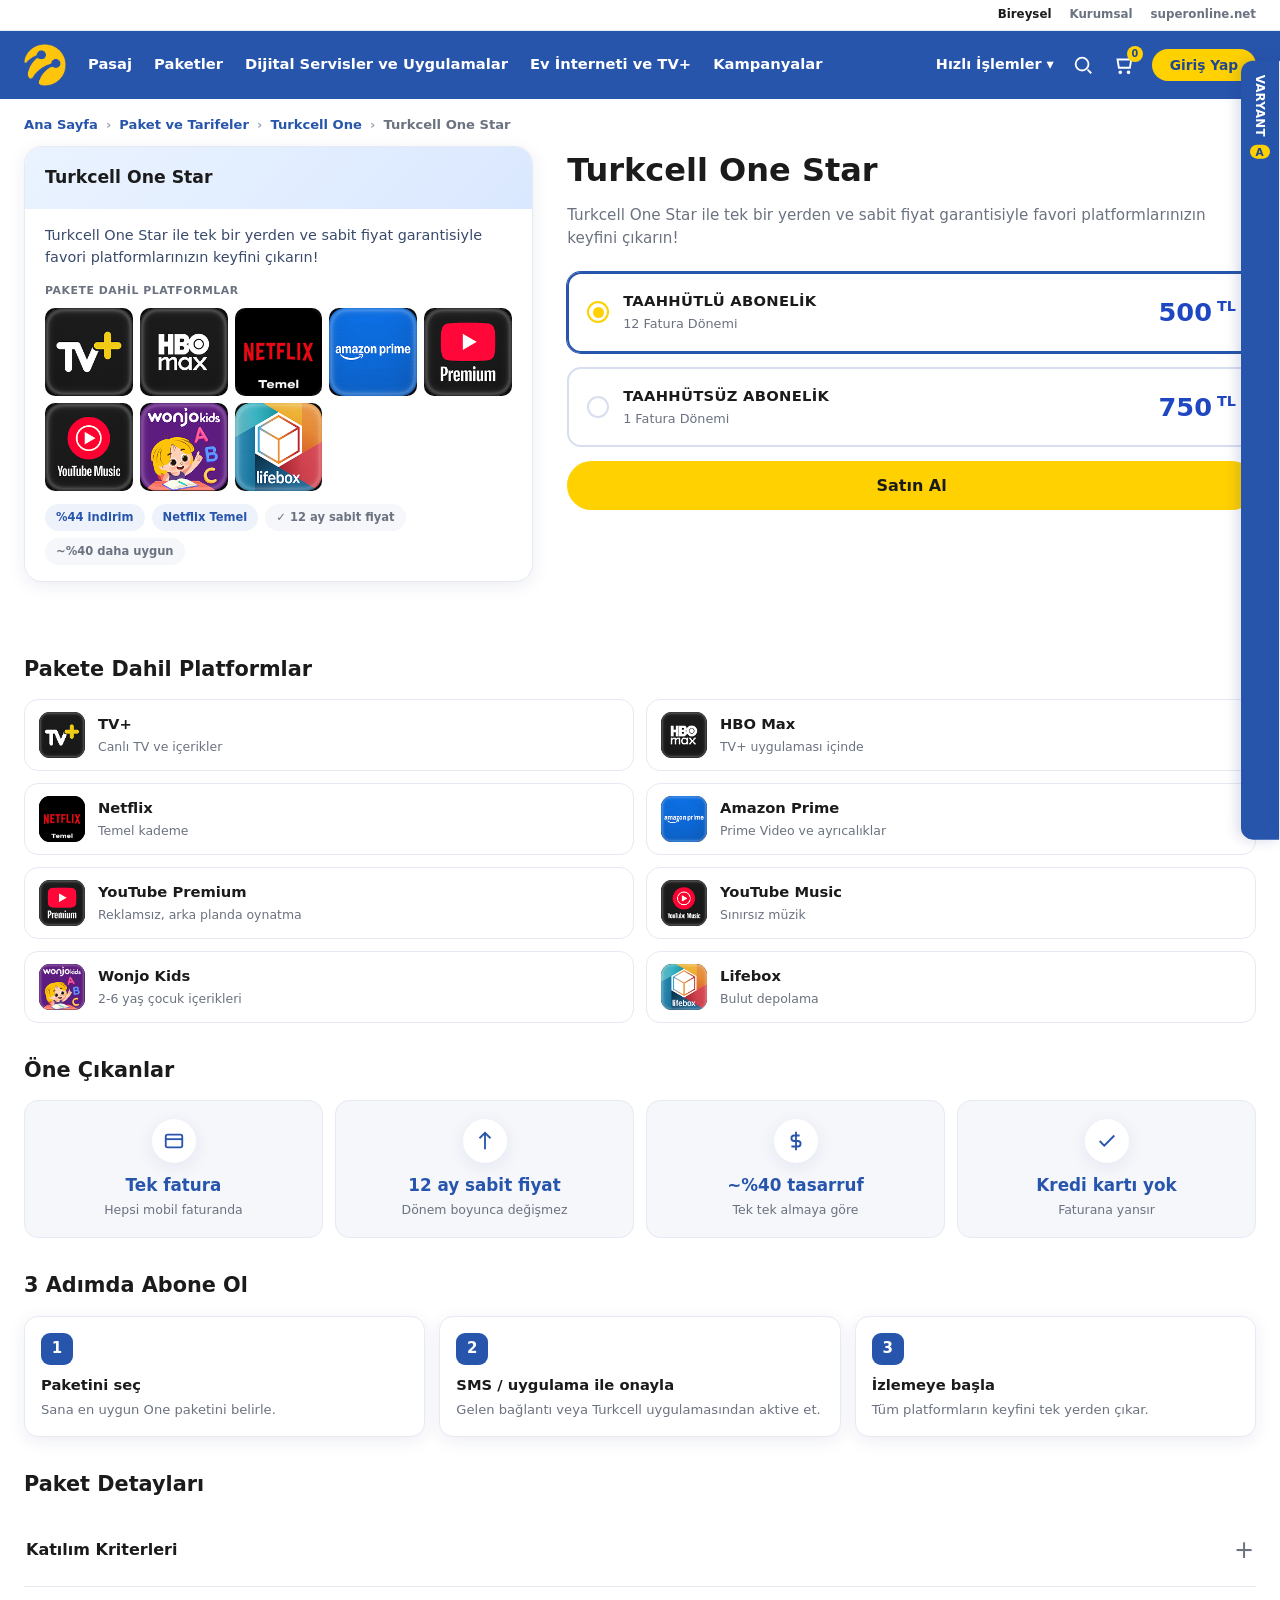
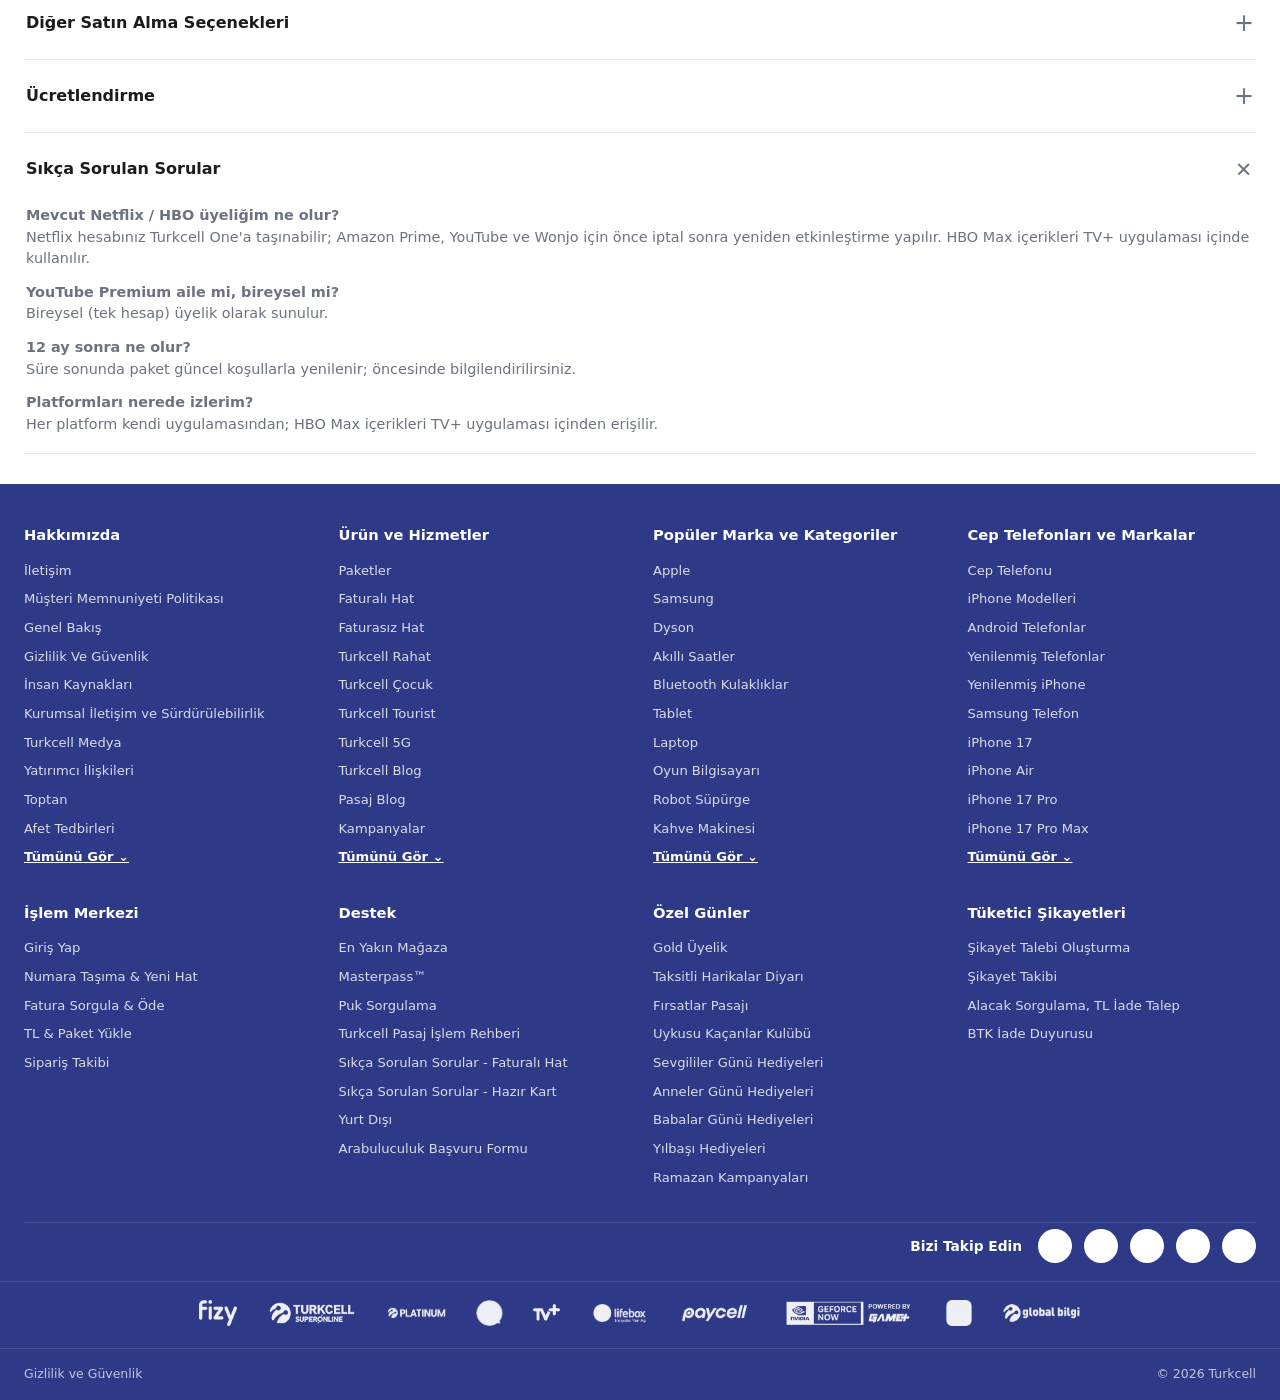
==== commit 127b059a: "Premium revizyon: parantez kaldırma + zengin sol kart (A & D) - Tüm varyantlardan "parantez" tasarım" ====
--- a/detay.html
+++ b/detay.html
@@ -30,8 +30,15 @@
 
   <div class="detail">
     <div class="dcard">
-      <div class="dcard__top"><span class="disc" id="dDisc">Servislerde Geçerli %44 İndirim</span><h3 id="dCardName">Turkcell One Star</h3></div>
-      <div class="dcard__body d-desc">Turkcell One Star ile tek bir yerden ve sabit fiyat garantisiyle favori platformlarınızın keyfini çıkarın!</div>
+      <div class="dcard__top"><h3 id="dCardName">Turkcell One Star</h3></div>
+      <div class="dcard__body">
+        <p class="d-desc">Turkcell One Star ile tek bir yerden ve sabit fiyat garantisiyle favori platformlarınızın keyfini çıkarın!</p>
+        <div class="dcard__inc">
+          <div class="inc-label">Pakete dahil platformlar</div>
+          <div class="plats" id="dCardPlats"></div>
+          <div class="dcard__pills" id="dCardPills"></div>
+        </div>
+      </div>
     </div>
 
     <div>
--- a/style.css
+++ b/style.css
@@ -90,9 +90,9 @@
 
 /* package cards (enriched vertical grid) */
 .cards{display:grid;grid-template-columns:repeat(3,1fr);gap:18px}
-.pcard{background:#fff;border:1px solid var(--line);border-top:4px solid var(--hdr);border-radius:var(--r-l);overflow:hidden;box-shadow:var(--sh);cursor:pointer;transition:.18s;display:flex;flex-direction:column}
+.pcard{background:#fff;border:1px solid var(--line);border-radius:var(--r-l);overflow:hidden;box-shadow:var(--sh);cursor:pointer;transition:.18s;display:flex;flex-direction:column}
 .pcard:hover{box-shadow:var(--sh-h);transform:translateY(-3px)}
-.pcard.feat{border-top-color:var(--yellow)}
+.pcard.feat{border-color:#c7d4ee;box-shadow:var(--sh-h)}
 .pcard__head{background:var(--cardgrad);padding:16px 18px 20px;text-align:center;position:relative;min-height:96px}
 .disc{position:absolute;top:14px;left:14px;background:var(--yellow);color:#3a2e00;font-weight:800;font-size:.7rem;padding:5px 11px;border-radius:8px}
 .pcard__head h3{font-size:1.08rem;font-weight:800;color:var(--ink);margin-top:34px}
@@ -133,9 +133,17 @@
 /* ===== DETAIL PAGE ===== */
 .detail{display:grid;grid-template-columns:0.85fr 1.15fr;gap:34px;padding:8px 0 40px;align-items:start}
 .dcard{background:#fff;border:1px solid var(--line);border-radius:var(--r-l);box-shadow:var(--sh);overflow:hidden}
-.dcard__top{background:var(--cardgrad);padding:20px 22px;border-left:5px solid;border-image:linear-gradient(180deg,var(--cyan),var(--blue)) 1;min-height:150px}
-.dcard__top h3{text-align:center;font-weight:800;font-size:1rem;margin-bottom:6px}
-.dcard__body{padding:18px 22px;color:#3a4a6b;font-size:.9rem}
+.dcard__top{background:var(--cardgrad);padding:18px 20px;min-height:auto}
+.dcard__top h3{text-align:left;font-weight:800;font-size:1.08rem}
+.dcard__body{padding:16px 20px;color:#3a4a6b;font-size:.9rem}
+/* zenginleştirilmiş sol kart (varyant A & D): logolar + hap bilgiler */
+.dcard__inc{display:none;margin-top:14px}
+.dcard__inc .inc-label{font-size:.68rem;font-weight:800;color:var(--muted);text-transform:uppercase;letter-spacing:.05em;margin:0 0 9px}
+.dcard__inc .plats{display:grid;grid-template-columns:repeat(5,1fr);gap:7px}
+.dcard__inc .plats img{width:100%;aspect-ratio:1;border-radius:10px;object-fit:cover;background:#0b0b0b}
+.dcard__pills{display:flex;flex-wrap:wrap;gap:7px;margin-top:13px}
+.dcard__pills .pill-i{background:var(--soft2);color:var(--hdr);font-weight:800;font-size:.72rem;padding:5px 11px;border-radius:999px}
+.dcard__pills .pill-i.fix{background:var(--soft);color:var(--muted);font-weight:700}
 .detail h1{font-size:2rem;font-weight:800;color:var(--ink)}
 .detail__desc{color:var(--muted);margin:10px 0 22px;font-size:.95rem}
 .opt-box{display:flex;align-items:center;gap:14px;border:2px solid var(--line2);border-radius:var(--r);padding:16px 18px;margin-bottom:14px;cursor:pointer;transition:.15s}
@@ -240,7 +248,6 @@
 body[data-variant=b] .pcard__head{background:#fff;min-height:auto;padding:16px 18px 8px;text-align:left}
 body[data-variant=b] .pcard__head h3{margin-top:4px;font-size:1.02rem}
 body[data-variant=b] .disc{position:static;display:inline-block;background:none;color:var(--blue);padding:0;font-size:.72rem;font-weight:800}
-body[data-variant=b] .pcard{border-top-width:3px}
 body[data-variant=b] .pcard__body{padding-top:12px}
 
 /* --- C · Değer: tasarruf satırı + tam genişlik şerit --- */
@@ -253,8 +260,6 @@
 body[data-variant=c] .save-line .tag{margin-left:auto;background:#e7f8ef;color:#147a47;font-weight:800;font-size:.72rem;padding:3px 9px;border-radius:999px}
 
 /* --- D · Detay: TT tarzı belirgin detay butonları, çerçeveli başlık --- */
-body[data-variant=d] .pcard{border-top-color:var(--line2)}
-body[data-variant=d] .pcard.feat{border-top-color:var(--yellow)}
 body[data-variant=d] .pcard__head{background:#fff;border-bottom:1px solid var(--line);text-align:left;min-height:auto;padding:18px 18px 14px}
 body[data-variant=d] .pcard__head h3{margin-top:0}
 body[data-variant=d] .disc{position:static;display:inline-block;background:var(--soft2);color:var(--hdr);padding:4px 10px;border-radius:8px;font-size:.7rem;margin-bottom:10px}
@@ -264,8 +269,8 @@
 body[data-variant=d] .pcard__foot{gap:10px}
 
 /* ---- DETAY SAYFASI varyantları ---- */
-/* platform logo şeridi (hero içinde) */
-.d-platstrip{display:flex;align-items:center;gap:7px;flex-wrap:wrap;margin:4px 0 20px}
+/* platform logo şeridi (hero içinde · yalnız B & C; A & D'de logolar sol kartta) */
+.d-platstrip{display:none;align-items:center;gap:7px;flex-wrap:wrap;margin:4px 0 20px}
 .d-platstrip img{width:34px;height:34px;border-radius:9px;object-fit:cover;background:#0b0b0b}
 .d-platstrip .more{font-size:.78rem;font-weight:800;color:var(--muted)}
 /* detay butonları (üst & alt) */
@@ -276,21 +281,24 @@
 .d-value b{color:var(--blue);font-size:1.05rem}
 .d-value span{display:block;font-size:.84rem;color:var(--muted);margin-top:3px}
 
-/* B · Sade detay: sol kart gizli, kompakt, az bölüm */
+/* A · Zengin & D · Detay: sol kart logolar + hap bilgilerle zenginleşir */
+body[data-variant=a].detailpage .dcard__inc,
+body[data-variant=d].detailpage .dcard__inc{display:block}
+
+/* B · Sade detay: sol kart gizli, kompakt, az bölüm, hero'da logo şeridi */
 body[data-variant=b].detailpage .detail{grid-template-columns:1fr;max-width:620px}
 body[data-variant=b].detailpage .dcard{display:none}
 body[data-variant=b].detailpage .d-platstrip{display:flex}
 body[data-variant=b].detailpage .steps3{display:none}
 body[data-variant=b].detailpage .dsec.sec-steps{display:none}
 
-/* C · Değer detay: değer kutusu + platform şeridi görünür */
+/* C · Değer detay: değer kutusu + hero'da logo şeridi */
 body[data-variant=c].detailpage .d-value{display:block}
 body[data-variant=c].detailpage .d-platstrip{display:flex}
 
-/* D · Detay detay: üst & alt detay butonları + platform şeridi */
+/* D · Detay detay: üst & alt detay butonları */
 body[data-variant=d].detailpage .d-detail-top{display:flex}
 body[data-variant=d].detailpage .d-detail-bottom{display:flex}
-body[data-variant=d].detailpage .d-platstrip{display:flex}
 
 /* ---- FLOATING VARYANT SEÇİCİ (sağ kenar) ---- */
 .vswitch{position:fixed;right:0;top:50%;transform:translateY(-50%);z-index:90;display:flex;align-items:stretch}
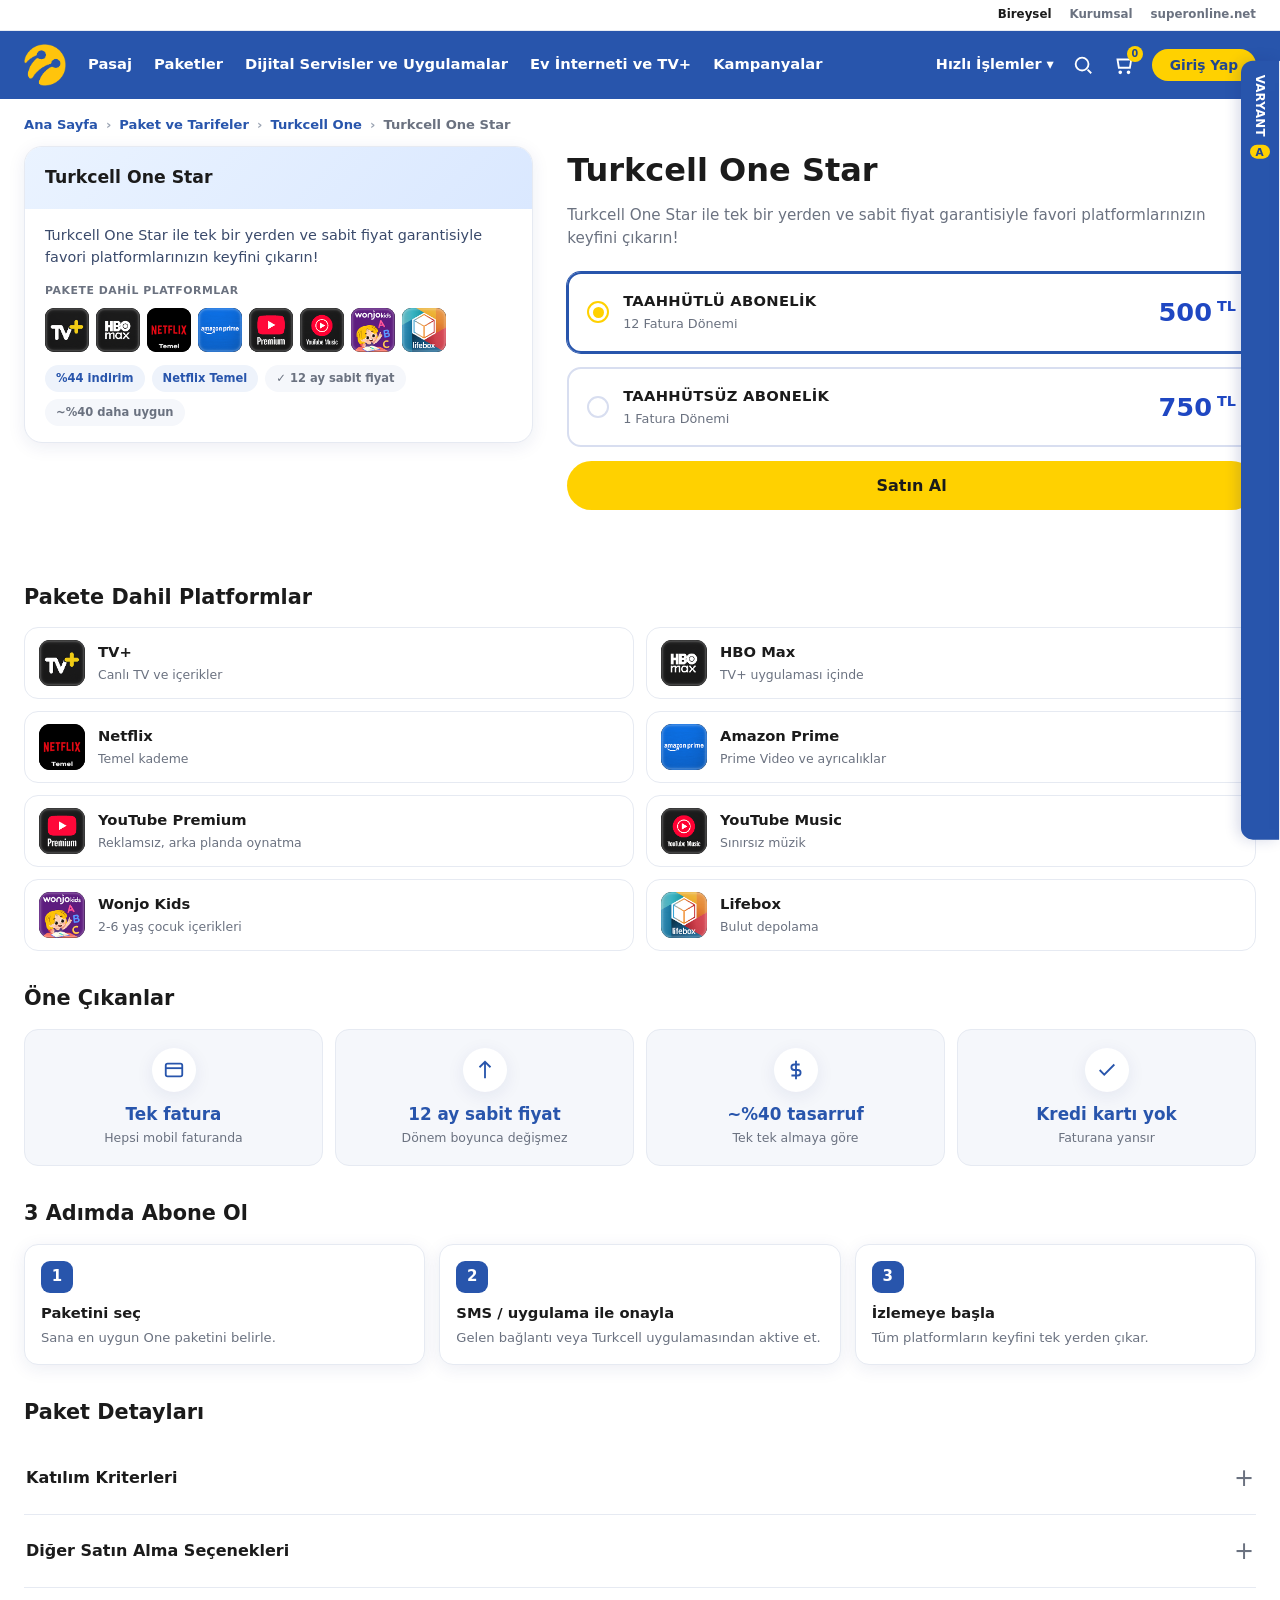
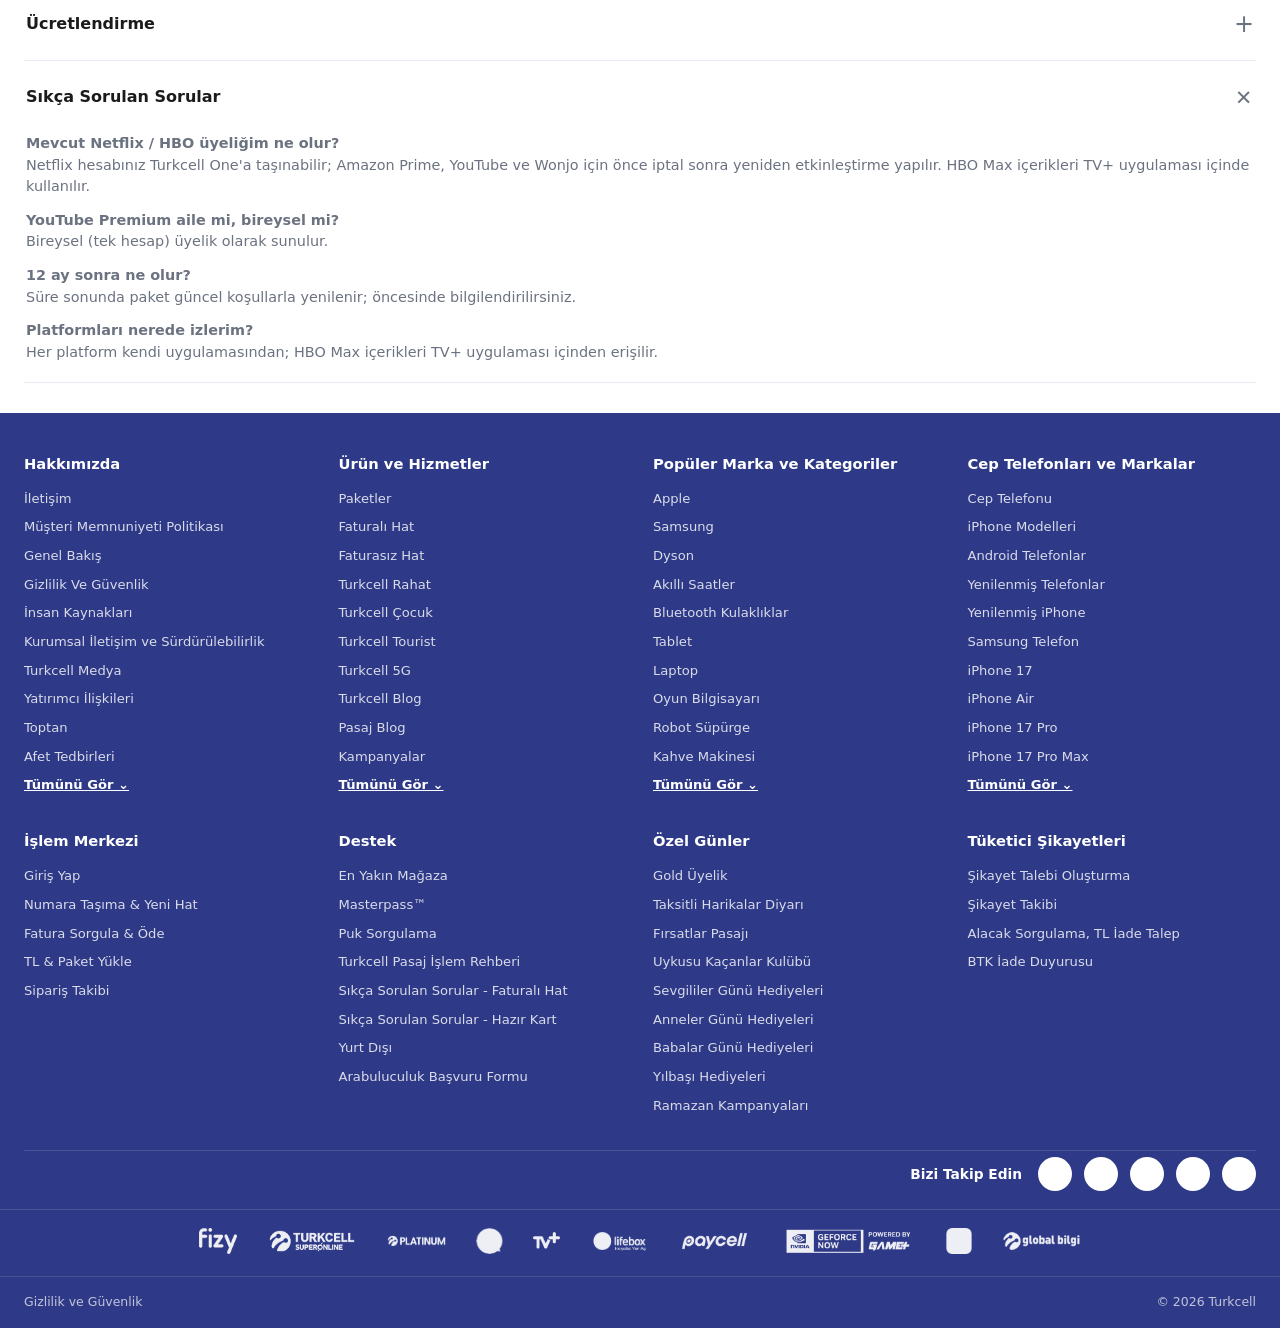
==== commit 556a8d14: "Paket revizyonu: liste akordeonu + içerik yüksekliği + conic glow + detay varyantları LİSTE: kartlar" ====
--- a/detay.html
+++ b/detay.html
@@ -37,6 +37,16 @@
           <div class="inc-label">Pakete dahil platformlar</div>
           <div class="plats" id="dCardPlats"></div>
           <div class="dcard__pills" id="dCardPills"></div>
+        </div>
+        <div class="dcard__value" id="dCardValue"></div>
+        <div class="dcard__hl">
+          <div class="inc-label">Öne çıkanlar</div>
+          <ul class="dcard__hllist">
+            <li>Tek fatura · hepsi mobil faturanda</li>
+            <li>12 ay sabit fiyat garantisi</li>
+            <li>Tek tek almaya göre ~%40 daha uygun</li>
+            <li>Kredi kartı gerekmez · faturana yansır</li>
+          </ul>
         </div>
       </div>
     </div>
--- a/style.css
+++ b/style.css
@@ -88,16 +88,16 @@
 .login-card .gbtn{display:block;text-align:center;background:#fff;color:var(--hdr);font-weight:800;padding:11px;border-radius:var(--r-pill);font-size:.86rem}
 .back-cat{color:var(--hdr);font-weight:700;font-size:.84rem;display:flex;align-items:center;gap:6px;margin-top:10px}
 
-/* package cards (enriched vertical grid) */
-.cards{display:grid;grid-template-columns:repeat(3,1fr);gap:18px}
-.pcard{background:#fff;border:1px solid var(--line);border-radius:var(--r-l);overflow:hidden;box-shadow:var(--sh);cursor:pointer;transition:.18s;display:flex;flex-direction:column}
+/* package cards (enriched vertical grid · içerik yüksekliğinde, alt boşluk yok) */
+.cards{display:grid;grid-template-columns:repeat(3,1fr);gap:18px;align-items:start}
+.pcard{position:relative;z-index:0;background:#fff;border:1px solid var(--line);border-radius:var(--r-l);box-shadow:var(--sh);transition:.18s;display:flex;flex-direction:column}
 .pcard:hover{box-shadow:var(--sh-h);transform:translateY(-3px)}
 .pcard.feat{border-color:#c7d4ee;box-shadow:var(--sh-h)}
-.pcard__head{background:var(--cardgrad);padding:16px 18px 20px;text-align:center;position:relative;min-height:96px}
+.pcard__head{background:var(--cardgrad);padding:16px 18px 20px;text-align:center;position:relative;min-height:96px;border-radius:var(--r-l) var(--r-l) 0 0}
 .disc{position:absolute;top:14px;left:14px;background:var(--yellow);color:#3a2e00;font-weight:800;font-size:.7rem;padding:5px 11px;border-radius:8px}
 .pcard__head h3{font-size:1.08rem;font-weight:800;color:var(--ink);margin-top:34px}
 .feat-rib{display:inline-block;background:var(--hdr);color:#fff;font-size:.62rem;font-weight:800;padding:3px 11px;border-radius:999px;margin-top:8px;letter-spacing:.04em;text-transform:uppercase}
-.pcard__body{padding:16px 18px;display:flex;flex-direction:column;flex:1}
+.pcard__body{padding:16px 18px;display:flex;flex-direction:column}
 .pcard__body .desc{font-size:.85rem;color:#3a4a6b;line-height:1.45}
 .inc-label{font-size:.68rem;font-weight:800;color:var(--muted);text-transform:uppercase;letter-spacing:.05em;margin:16px 0 9px}
 .plats{display:grid;grid-template-columns:repeat(5,1fr);gap:7px}
@@ -106,10 +106,29 @@
 .hl-row{display:flex;align-items:center;gap:8px;margin-top:13px;flex-wrap:wrap}
 .chip-tier{background:var(--soft2);color:var(--hdr);padding:4px 11px;border-radius:999px;font-size:.74rem;font-weight:800}
 .chip-fix{display:inline-flex;align-items:center;gap:5px;color:var(--muted);font-size:.76rem;font-weight:700}
-.pcard__foot{margin-top:auto;padding-top:14px;margin-top:16px;border-top:1px solid var(--line);display:flex;align-items:center;justify-content:space-between}
+.pcard__foot{padding-top:16px;margin-top:16px;border-top:1px solid var(--line);display:flex;align-items:center;justify-content:space-between;gap:8px}
 .pcard__price{font-size:1.45rem;font-weight:800;color:var(--blue);letter-spacing:-.01em}
 .pcard__price small{font-size:.92rem;font-weight:800}
-.pcard__go{background:var(--hdr);color:#fff;font-weight:800;font-size:.8rem;padding:9px 16px;border-radius:999px}
+.pcard__go{background:var(--hdr);color:#fff;font-weight:800;font-size:.8rem;padding:9px 16px;border-radius:999px;border:none;cursor:pointer;font-family:inherit;white-space:nowrap}
+.pcard__go--d{background:#fff;color:var(--hdr);border:1.5px solid var(--hdr);display:inline-flex;align-items:center;gap:5px}
+.pcard__go .cv{display:inline-block;transition:transform .25s}
+.pcard.open .pcard__go--d .cv{transform:rotate(180deg)}
+/* kart içi detay akordeonu (D2) */
+.pcard__details{max-height:0;overflow:hidden;opacity:0;transition:max-height .34s ease,opacity .25s,margin .25s,padding .25s}
+.pcard.open .pcard__details{max-height:780px;opacity:1;margin-top:14px;padding-top:14px;border-top:1px solid var(--line)}
+.pd-grid{display:grid;grid-template-columns:1fr 1fr;gap:18px}
+.pd-label{font-size:.66rem;font-weight:800;color:var(--muted);text-transform:uppercase;letter-spacing:.05em;margin-bottom:9px}
+.pd-list{list-style:none;display:flex;flex-direction:column;gap:9px}
+.pd-list li{display:flex;align-items:center;gap:10px;font-size:.82rem;font-weight:700;color:var(--ink)}
+.pd-list img{width:30px;height:30px;border-radius:8px;object-fit:cover;background:#0b0b0b;flex:none}
+.pd-list span{display:flex;flex-direction:column;line-height:1.15}
+.pd-list em{font-style:normal;font-size:.7rem;color:var(--muted);font-weight:600}
+.pd-hl{list-style:none;display:flex;flex-direction:column;gap:8px;font-size:.82rem;color:var(--ink)}
+.pd-hl li{position:relative;padding-left:18px}
+.pd-hl li::before{content:"✓";position:absolute;left:0;color:var(--hdr);font-weight:800}
+.pd-tier{margin-top:11px;font-size:.76rem;font-weight:800;color:var(--hdr);background:var(--soft2);padding:7px 11px;border-radius:9px}
+.pd-cta{display:inline-block;margin-top:14px;background:var(--hdr);color:#fff;font-weight:800;font-size:.84rem;padding:10px 18px;border-radius:999px}
+@media(max-width:760px){.pd-grid{grid-template-columns:1fr;gap:14px}}
 
 /* footer */
 .footer{background:var(--footer);color:#fff;margin-top:30px}
@@ -136,14 +155,26 @@
 .dcard__top{background:var(--cardgrad);padding:18px 20px;min-height:auto}
 .dcard__top h3{text-align:left;font-weight:800;font-size:1.08rem}
 .dcard__body{padding:16px 20px;color:#3a4a6b;font-size:.9rem}
-/* zenginleştirilmiş sol kart (varyant A & D): logolar + hap bilgiler */
-.dcard__inc{display:none;margin-top:14px}
+/* zenginleştirilmiş sol kart: logolar + hap bilgiler (tüm varyantlar) */
+.dcard__inc{display:block;margin-top:14px}
 .dcard__inc .inc-label{font-size:.68rem;font-weight:800;color:var(--muted);text-transform:uppercase;letter-spacing:.05em;margin:0 0 9px}
-.dcard__inc .plats{display:grid;grid-template-columns:repeat(5,1fr);gap:7px}
-.dcard__inc .plats img{width:100%;aspect-ratio:1;border-radius:10px;object-fit:cover;background:#0b0b0b}
+.dcard__inc .plats{display:flex;flex-wrap:wrap;gap:7px}
+.dcard__inc .plats img{width:38px;height:38px;border-radius:9px;object-fit:cover;background:#0b0b0b}
 .dcard__pills{display:flex;flex-wrap:wrap;gap:7px;margin-top:13px}
 .dcard__pills .pill-i{background:var(--soft2);color:var(--hdr);font-weight:800;font-size:.72rem;padding:5px 11px;border-radius:999px}
 .dcard__pills .pill-i.fix{background:var(--soft);color:var(--muted);font-weight:700}
+/* C · değer bloğu (sol kart içinde) */
+.dcard__value{margin-top:14px;background:linear-gradient(135deg,var(--soft2),#fff);border:1px solid var(--line);border-radius:12px;padding:13px 15px;box-shadow:var(--sh)}
+.dcard__value .dcv-row{display:flex;align-items:baseline;gap:10px;flex-wrap:wrap}
+.dcard__value .dcv-old{color:var(--muted);text-decoration:line-through;font-size:.85rem;font-weight:700}
+.dcard__value .dcv-new{color:var(--blue);font-weight:800;font-size:1.5rem;letter-spacing:-.01em}
+.dcard__value .dcv-new small{font-size:.78rem;font-weight:800}
+.dcard__value .dcv-sub{display:block;font-size:.8rem;color:var(--muted);margin-top:6px;line-height:1.4}
+/* B · öne çıkanlar (sol kart içinde) */
+.dcard__hl{margin-top:14px}
+.dcard__hllist{list-style:none;display:flex;flex-direction:column;gap:8px;font-size:.84rem;color:var(--ink)}
+.dcard__hllist li{position:relative;padding-left:19px}
+.dcard__hllist li::before{content:"✓";position:absolute;left:0;color:var(--hdr);font-weight:800}
 .detail h1{font-size:2rem;font-weight:800;color:var(--ink)}
 .detail__desc{color:var(--muted);margin:10px 0 22px;font-size:.95rem}
 .opt-box{display:flex;align-items:center;gap:14px;border:2px solid var(--line2);border-radius:var(--r);padding:16px 18px;margin-bottom:14px;cursor:pointer;transition:.15s}
@@ -237,8 +268,15 @@
    body[data-variant=a|b|c|d] ile değişir · floating seçici ile anlık
    ====================================================================== */
 /* varyanta özel öğeler varsayılan gizli */
-.save-line,.disc-ribbon,.pcard__detail-top,.pcard__go--d,
-.d-detail-top,.d-detail-bottom,.d-value{display:none}
+.save-line,.disc-ribbon,.pcard__detail-top,.d-detail-top,.d-detail-bottom,.d-value,.d-platstrip,.dcard__value,.dcard__hl{display:none}
+
+/* --- A · Zengin: kartların çevresinde dönen conic glow (C6) + büyük detay logoları (C3) --- */
+@property --pcg{syntax:"<angle>";initial-value:0deg;inherits:false}
+@keyframes pcardGlow{to{--pcg:360deg}}
+body[data-variant=a] .pcard::before{content:"";position:absolute;inset:-2px;border-radius:calc(var(--r-l) + 2px);background:conic-gradient(from var(--pcg,0deg),rgba(255,123,82,.75),rgba(31,71,194,.6),rgba(25,192,255,.55),rgba(255,123,82,.75));filter:blur(8px);opacity:.3;z-index:-1;animation:pcardGlow 6s linear infinite}
+body[data-variant=a] .pcard:hover::before,body[data-variant=a] .pcard.feat::before{opacity:.6}
+@media(prefers-reduced-motion:reduce){body[data-variant=a] .pcard::before{animation:none}}
+body[data-variant=a].detailpage .dcard__inc .plats img{width:44px;height:44px}
 
 /* --- B · Sade: küçük logo, az metin, düz başlık --- */
 body[data-variant=b] .pcard .desc{display:none}
@@ -250,53 +288,32 @@
 body[data-variant=b] .disc{position:static;display:inline-block;background:none;color:var(--blue);padding:0;font-size:.72rem;font-weight:800}
 body[data-variant=b] .pcard__body{padding-top:12px}
 
-/* --- C · Değer: tasarruf satırı + tam genişlik şerit --- */
+/* --- C · Değer: tam genişlik şerit + tasarruf satırı --- */
 body[data-variant=c] .disc{display:none}
-body[data-variant=c] .disc-ribbon{display:block;background:linear-gradient(90deg,var(--blue),var(--cyan));color:#fff;font-weight:800;font-size:.74rem;text-align:center;padding:7px 10px;letter-spacing:.01em}
-body[data-variant=c] .pcard__head{padding-top:14px}
+body[data-variant=c] .disc-ribbon{display:block;background:linear-gradient(90deg,var(--blue),var(--cyan));color:#fff;font-weight:800;font-size:.74rem;text-align:center;padding:7px 10px;letter-spacing:.01em;border-radius:var(--r-l) var(--r-l) 0 0}
+body[data-variant=c] .pcard__head{padding-top:14px;border-radius:0}
 body[data-variant=c] .save-line{display:flex;align-items:baseline;gap:8px;flex-wrap:wrap;background:var(--soft2);border:1px solid var(--line);border-radius:10px;padding:10px 12px;margin:12px 0 4px}
 body[data-variant=c] .save-line .old{color:var(--muted);text-decoration:line-through;font-size:.82rem;font-weight:700}
 body[data-variant=c] .save-line .new{color:var(--blue);font-weight:800;font-size:1.05rem}
 body[data-variant=c] .save-line .tag{margin-left:auto;background:#e7f8ef;color:#147a47;font-weight:800;font-size:.72rem;padding:3px 9px;border-radius:999px}
 
-/* --- D · Detay: TT tarzı belirgin detay butonları, çerçeveli başlık --- */
+/* --- D · Detay: TT tarzı başlık + head'de detay butonu --- */
 body[data-variant=d] .pcard__head{background:#fff;border-bottom:1px solid var(--line);text-align:left;min-height:auto;padding:18px 18px 14px}
 body[data-variant=d] .pcard__head h3{margin-top:0}
 body[data-variant=d] .disc{position:static;display:inline-block;background:var(--soft2);color:var(--hdr);padding:4px 10px;border-radius:8px;font-size:.7rem;margin-bottom:10px}
-body[data-variant=d] .pcard__detail-top{display:inline-flex;align-items:center;gap:5px;position:absolute;top:16px;right:16px;border:1.5px solid var(--hdr);color:var(--hdr);background:#fff;font-weight:800;font-size:.74rem;padding:6px 12px;border-radius:999px}
-body[data-variant=d] .pcard__go{display:none}
-body[data-variant=d] .pcard__go--d{display:inline-flex;align-items:center;gap:5px;border:1.5px solid var(--hdr);color:var(--hdr);background:#fff;font-weight:800;font-size:.8rem;padding:9px 16px;border-radius:999px}
-body[data-variant=d] .pcard__foot{gap:10px}
-
-/* ---- DETAY SAYFASI varyantları ---- */
-/* platform logo şeridi (hero içinde · yalnız B & C; A & D'de logolar sol kartta) */
-.d-platstrip{display:none;align-items:center;gap:7px;flex-wrap:wrap;margin:4px 0 20px}
-.d-platstrip img{width:34px;height:34px;border-radius:9px;object-fit:cover;background:#0b0b0b}
-.d-platstrip .more{font-size:.78rem;font-weight:800;color:var(--muted)}
-/* detay butonları (üst & alt) */
-.d-detail-top,.d-detail-bottom{align-items:center;justify-content:center;gap:7px;width:100%;border:1.5px solid var(--hdr);color:var(--hdr);background:#fff;font-weight:800;font-size:.92rem;padding:13px;border-radius:var(--r-pill);margin-top:12px}
+body[data-variant=d] .pcard__detail-top{display:inline-flex;align-items:center;gap:5px;position:absolute;top:16px;right:16px;border:1.5px solid var(--hdr);color:var(--hdr);background:#fff;font-weight:800;font-size:.74rem;padding:6px 12px;border-radius:999px;cursor:pointer;font-family:inherit;z-index:2}
+body[data-variant=d] .pcard__go--d{display:none}
+
+/* ---- DETAY SAYFASI varyant farkları ---- */
+.d-detail-top,.d-detail-bottom{align-items:center;justify-content:center;gap:7px;width:100%;border:1.5px solid var(--hdr);color:var(--hdr);background:#fff;font-weight:800;font-size:.92rem;padding:13px;border-radius:var(--r-pill);margin-top:12px;cursor:pointer;font-family:inherit}
 .d-detail-bottom{margin:8px 0 8px}
-/* değer kutusu */
-.d-value{background:var(--soft2);border:1px solid var(--line);border-left:4px solid var(--cyan);border-radius:var(--r);padding:14px 16px;margin:4px 0 16px}
-.d-value b{color:var(--blue);font-size:1.05rem}
-.d-value span{display:block;font-size:.84rem;color:var(--muted);margin-top:3px}
-
-/* A · Zengin & D · Detay: sol kart logolar + hap bilgilerle zenginleşir */
-body[data-variant=a].detailpage .dcard__inc,
-body[data-variant=d].detailpage .dcard__inc{display:block}
-
-/* B · Sade detay: sol kart gizli, kompakt, az bölüm, hero'da logo şeridi */
-body[data-variant=b].detailpage .detail{grid-template-columns:1fr;max-width:620px}
-body[data-variant=b].detailpage .dcard{display:none}
-body[data-variant=b].detailpage .d-platstrip{display:flex}
-body[data-variant=b].detailpage .steps3{display:none}
+/* B · sol kartta pills yerine öne çıkanlar; 3 adım gizli */
+body[data-variant=b] .dcard__pills{display:none}
+body[data-variant=b].detailpage .dcard__hl{display:block}
 body[data-variant=b].detailpage .dsec.sec-steps{display:none}
-
-/* C · Değer detay: değer kutusu + hero'da logo şeridi */
-body[data-variant=c].detailpage .d-value{display:block}
-body[data-variant=c].detailpage .d-platstrip{display:flex}
-
-/* D · Detay detay: üst & alt detay butonları */
+/* C · sol kartta değer bloğu */
+body[data-variant=c].detailpage .dcard__value{display:block}
+/* D · üst & alt detay butonları */
 body[data-variant=d].detailpage .d-detail-top{display:flex}
 body[data-variant=d].detailpage .d-detail-bottom{display:flex}
 
